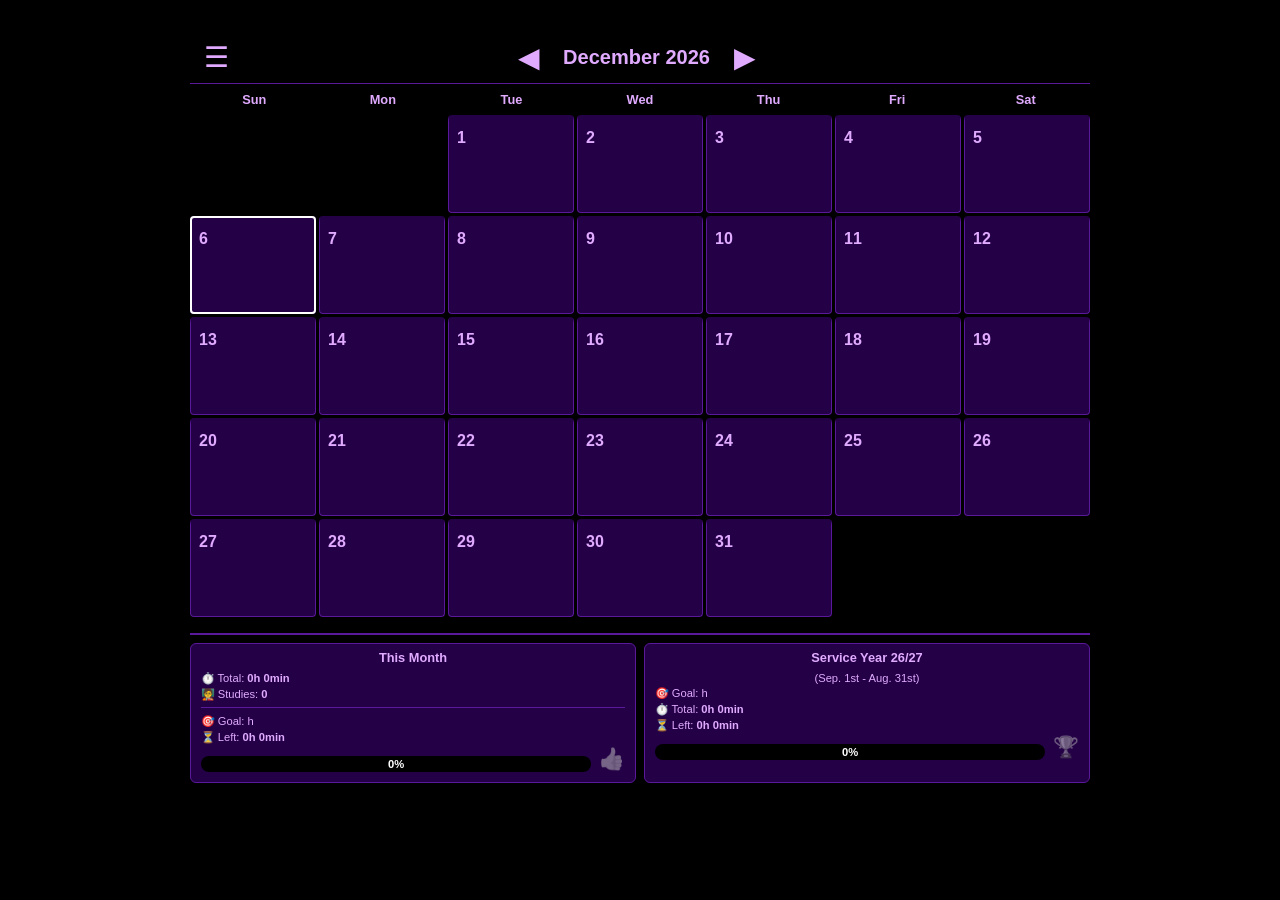
==== index.html @ a2b79e55 "Cosmetic Fixes" ====
<!DOCTYPE html>
<html lang="en">
<head>
    <link rel="icon" href="favicon.ico" type="image/x-icon">
    <meta charset="UTF-8">
    <meta name="viewport" content="width=device-width, initial-scale=1.0">
    <title>Service Time Tracker</title>
    <link rel="stylesheet" href="style.css">
    <link rel="manifest" href="manifest.json">
    <meta name="theme-color" content="#000000">
</head>
<body>
    <div id="install-banner">
        <p>Add to your Home Screen for a better experience!</p>
        <button id="install-btn">Install</button>
        <button id="close-install-banner-btn" class="icon-btn">✕</button>
    </div>
    
    <nav id="options-panel">
        <button id="options-close-btn" class="icon-btn">✕</button>
        <h2>Options</h2>
        <button class="options-btn" id="set-goals-btn">Set Goals</button>
        <button class="options-btn" id="plan-schedule-btn">Plan a Schedule</button>
        <button class="options-btn" id="notifications-btn">Notifications</button>
        <button class="options-btn" id="view-medals-btn">View Medals</button>
        <button class="options-btn" id="theme-btn">Custom Theme</button>
        <button class="options-btn" id="share-option-btn">Share Option</button>
        <button class="options-btn" id="import-export-btn">Import / Export Data</button>
        <div class="version-number">Created by Omar Rivas V.3.3.4</div>
    </nav>

    <div id="share-panel" class="panel">
        <div class="panel-header">
            <h2>Share Options</h2>
        </div>
        <div class="panel-body">
            <button class="options-btn" id="share-with-friend-btn">Share App with a Friend</button>
            </div>
        <div class="panel-footer">
            <button id="share-back-btn">Back</button>
        </div>
    </div>

    <div id="main-content">
        <div class="container">
            <header>
                <button class="icon-btn" id="options-btn">☰</button>
                <div class="month-display">
                    <button class="nav-btn" id="prev-month-btn">◀</button>
                    <h1 id="current-month-year">October 2025</h1>
                    <button class="nav-btn" id="next-month-btn">▶</button>
                </div>
                <div class="header-spacer"></div> 
            </header>

            <main>
                <div id="calendar-weekdays">
                    <div>Sun</div><div>Mon</div><div>Tue</div>
                    <div>Wed</div><div>Thu</div><div>Fri</div><div>Sat</div>
                </div>
                <div id="calendar-grid"></div>
            </main>

            <footer>
                <div class="summary-grid">
                    <div class="summary-box">
                        <h3>This Month</h3>
                        <p>⏱️ Total: <span id="month-total-hours">0</span></p>
                        <p>🧑‍🏫 Studies: <span id="month-total-studies">0</span></p>
                        <hr>
                        <p>🎯 Goal: <span id="month-goal">0</span>h</p>
                        <p>⏳ Left: <span id="month-time-left">0</span></p>
                        <div class="progress-container">
                            <div class="progress-bar-track">
                                <div id="month-progress-bar" class="progress-bar-fill"></div>
                                <span id="month-progress-text" class="progress-bar-text">0%</span>
                            </div>
                            <span id="month-goal-emoji" class="goal-emoji">👍</span>
                        </div>
                    </div>
                    <div class="summary-box">
                        <h3 id="service-year-title">Service Year</h3>
                        <p class="service-year-dates">(Sep. 1st - Aug. 31st)</p>
                        <p>🎯 Goal: <span id="year-goal">0</span>h</p>
                        <p>⏱️ Total: <span id="year-accumulated-hours">0</span></p>
                        <p>⏳ Left: <span id="year-remaining-hours">0</span></p>
                        <div class="progress-container">
                            <div class="progress-bar-track">
                                <div id="year-progress-bar" class="progress-bar-fill"></div>
                                <span id="year-progress-text" class="progress-bar-text">0%</span>
                            </div>
                            <span id="year-goal-emoji" class="goal-emoji">🏆</span>
                        </div>
                    </div>
                </div>
            </footer>
        </div>
    </div>

    <div id="entry-modal" class="modal-overlay">
        <div class="modal-content">
            <h2 id="modal-title">Enter Details for a Date</h2>
            <div class="modal-body">
                <div class="input-group">
                    <div class="form-group">
                        <label>Time</label>
                        <div class="time-input-group">
                            <input type="text" inputmode="numeric" id="time-hours-input" placeholder="Hours">
                            <span>h</span>
                            <input type="text" inputmode="numeric" id="time-minutes-input" placeholder="Mins">
                            <span>min</span>
                        </div>
                    </div>
                    <div class="form-group">
                        <label for="studies-input"># of Studies</label>
                        <input type="text" inputmode="numeric" id="studies-input">
                    </div>
                </div>
                <div class="form-group">
                    <label for="notes-input">Notes</label>
                    <textarea id="notes-input" rows="4"></textarea>
                </div>
            </div>
            <div class="modal-footer">
                <button id="modal-close-btn">Cancel</button>
                <button id="modal-save-btn">Save</button>
            </div>
        </div>
    </div>

    <div id="entry-modal" class="modal-overlay">
        <div class="modal-content">
            <h2 id="modal-title">Enter Details for a Date</h2>
            <div class="modal-body">
                <div class="input-group">
                    <div class="form-group">
                        <label>Time</label>
                        <div class="time-input-group">
                            <input type="text" inputmode="numeric" id="time-hours-input" placeholder="Hours">
                            <span>h</span>
                            <input type="text" inputmode="numeric" id="time-minutes-input" placeholder="Mins">
                            <span>min</span>
                        </div>
                    </div>
                    <div class="form-group">
                        <label for="studies-input"># of Studies</label>
                        <input type="text" inputmode="numeric" id="studies-input">
                    </div>
                </div>
                <div class="form-group">
                    <label for="notes-input">Notes</label>
                    <textarea id="notes-input" rows="4"></textarea>
                </div>
            </div>
            <div class="modal-footer">
                <button id="modal-close-btn">Cancel</button>
                <button id="modal-save-btn">Save</button>
            </div>
        </div>
    </div>
    
    <div id="schedule-panel" class="panel">
        <div class="panel-header">
            <h2>Plan Your Weekly Schedule</h2>
        </div>

        <div class="panel-body">
    <div class="schedule-row">
        <label><input type="checkbox" data-day="Sunday"> Sunday</label>
        <div class="time-input-group">
            <input type="text" id="schedule-hours-sunday" class="schedule-input-h" placeholder="H"><span>h</span>
            <input type="text" id="schedule-minutes-sunday" class="schedule-input-m" placeholder="M"><span>m</span>
        </div>
    </div>
    <div class="schedule-row">
        <label><input type="checkbox" data-day="Monday"> Monday</label>
        <div class="time-input-group">
            <input type="text" id="schedule-hours-monday" class="schedule-input-h" placeholder="H"><span>h</span>
            <input type="text" id="schedule-minutes-monday" class="schedule-input-m" placeholder="M"><span>m</span>
        </div>
    </div>
    <div class="schedule-row">
        <label><input type="checkbox" data-day="Tuesday"> Tuesday</label>
        <div class="time-input-group">
            <input type="text" id="schedule-hours-tuesday" class="schedule-input-h" placeholder="H"><span>h</span>
            <input type="text" id="schedule-minutes-tuesday" class="schedule-input-m" placeholder="M"><span>m</span>
        </div>
    </div>
    <div class="schedule-row">
        <label><input type="checkbox" data-day="Wednesday"> Wednesday</label>
        <div class="time-input-group">
            <input type="text" id="schedule-hours-wednesday" class="schedule-input-h" placeholder="H"><span>h</span>
            <input type="text" id="schedule-minutes-wednesday" class="schedule-input-m" placeholder="M"><span>m</span>
        </div>
    </div>
    <div class="schedule-row">
        <label><input type="checkbox" data-day="Thursday"> Thursday</label>
        <div class="time-input-group">
            <input type="text" id="schedule-hours-thursday" class="schedule-input-h" placeholder="H"><span>h</span>
            <input type="text" id="schedule-minutes-thursday" class="schedule-input-m" placeholder="M"><span>m</span>
        </div>
    </div>
    <div class="schedule-row">
        <label><input type="checkbox" data-day="Friday"> Friday</label>
        <div class="time-input-group">
            <input type="text" id="schedule-hours-friday" class="schedule-input-h" placeholder="H"><span>h</span>
            <input type="text" id="schedule-minutes-friday" class="schedule-input-m" placeholder="M"><span>m</span>
        </div>
    </div>
    <div class="schedule-row">
        <label><input type="checkbox" data-day="Saturday"> Saturday</label>
        <div class="time-input-group">
            <input type="text" id="schedule-hours-saturday" class="schedule-input-h" placeholder="H"><span>h</span>
            <input type="text" id="schedule-minutes-saturday" class="schedule-input-m" placeholder="M"><span>m</span>
        </div>
    </div>
</div>

        <div class="panel-footer">
            <button id="schedule-cancel-btn">Cancel</button>
            <button id="schedule-save-btn">Save Schedule</button>
        </div>
    </div>

    <div id="goal-panel" class="panel">
        <div class="panel-header">
            <h2 id="goal-panel-title">Set your goal for:</h2>
        </div>
        <div class="panel-body">
            <div class="goal-row">
                <label for="monthly-goal-input">the Month:</label>
                <div class="time-input-group">
                    <input type="number" inputmode="numeric" id="monthly-goal-input">
                    <span>h</span>
                </div>
            </div>
            <div class="goal-row">
                <label for="yearly-goal-input">the Year:</label>
                <div class="time-input-group">
                    <input type="number" inputmode="numeric" id="yearly-goal-input">
                    <span>h</span>
                </div>
            </div>
        </div>
        <div class="panel-footer">
            <button id="goal-cancel-btn">Cancel</button>
            <button id="goal-save-btn">Save Goals</button>
        </div>
    </div>

    <div id="alert-modal" class="modal-overlay">
        <div class="modal-content">
            <p id="alert-message">Message Here</p>
            <div class="modal-footer" style="justify-content: center;">
                <button id="alert-ok-btn">OK</button>
            </div>
        </div>
    </div>

    <script src="app.js"></script>

    <div id="ios-install-modal" class="modal-overlay">
        <div class="modal-content">
            <p class="ios-install-message">To install this app, tap the Share icon, then scroll down and select 'Add to Home Screen'.</p>
            <div class="modal-footer" style="justify-content: center;">
                <button id="ios-install-done-btn">Done</button>
            </div>
        </div>
    </div>

    <div id="import-export-panel" class="panel">
        <div class="panel-header">
            <h2>Import / Export Data</h2>
        </div>
        <div class="panel-body">
            <button class="options-btn" id="export-data-btn">Export Data</button>
            <label for="import-file-input" class="options-btn">Import Data</label>
            <input type="file" id="import-file-input" accept=".json" style="display: none;">
        </div>
        <div class="panel-footer">
            <button id="import-export-back-btn">Back</button>
        </div>
    </div>

    <div id="medals-panel" class="panel">
        <div class="panel-header">
            <h2>Medal Room</h2>
        </div>
        <div class="panel-body">
            <div class="medals-list-header">
                <div>Medal</div>
                <div>Description</div>
                <div>Collected</div>
            </div>
            <div id="medals-list-container">
                </div>
        </div>
        <div class="panel-footer">
            <button id="medals-back-btn">Back</button>
        </div>
    </div>
    
    <div id="notifications-panel" class="panel">
        <div class="panel-header">
            <h2>Notifications</h2>
        </div>
        <div class="panel-body">
            <div class="setting-row">
                <label for="notifications-toggle">Remind me on scheduled days</label>
                <label class="switch">
                    <input type="checkbox" id="notifications-toggle">
                    <span class="slider round"></span>
                </label>
            </div>
            <div class="setting-row">
                <label for="notification-time">Remind me at</label>
                <input type="time" id="notification-time">
            </div>
        </div>
        <div class="panel-footer">
            <button id="notifications-back-btn">Back</button>
        </div>
    </div>

    <div id="theme-panel" class="panel">
        <div class="panel-header">
            <h2>Custom Theme</h2>
        </div>
        <div class="panel-body">
            <div class="theme-setting-row">
                <label for="text-color-picker">Text</label>
                <input type="color" id="text-color-picker" class="color-picker">
            </div>
            <div class="theme-setting-row">
                <label for="card-bg-color-picker">Text Background</label>
                <input type="color" id="card-bg-color-picker" class="color-picker">
            </div>
            <div class="theme-setting-row">
                <label for="border-color-picker">Outlines</label>
                <input type="color" id="border-color-picker" class="color-picker">
            </div>
            <div class="theme-setting-row">
                <label for="background-color-picker">Background</label>
                <input type="color" id="background-color-picker" class="color-picker">
            </div>
        </div>

        <div class="panel-footer">
            <button id="theme-back-btn">Back</button>
        </div>
    </div>

</body>
</html>
---- style.css ----
/* --- COLOR & THEME VARIABLES --- */
:root {
    /* These are the 4 main colors the user can customize */
    --background-color: #000000;
    --card-bg-color: #240046;
    --border-color: #5a189a;
    --text-color: #e0aaff;

    /* These are fixed accent & status colors (not user-customizable) */
    --primary-purple: #9d4edd;
    --light-purple: #c77dff;
    --status-red: #e5383b;
    --status-yellow: #ffbe0b;
    --status-green: #06d6a0;
    --status-blue: #007bff;
    --glow-yellow: #ffc300;
    --slider-off-color: #ccc;
    --text-color-inverted: #ffffff; /* For text on colored buttons */
}

html, body {
    height: 100%;
    overflow: hidden;
}

body {
    font-family: -apple-system, BlinkMacSystemFont, 'Segoe UI', Roboto, Helvetica, Arial, sans-serif;
    background-color: var(--background-color);
    color: var(--text-color);
    margin: 0;
    padding: 1rem;
}

/* --- MAIN LAYOUT --- */
.container {
    display: flex;
    flex-direction: column;
    height: 100%;
    max-width: 800px;
    margin: 0 auto;
}

/* --- HEADER STYLES --- */
header {
    flex-shrink: 0;
    display: flex;
    justify-content: space-between;
    align-items: center;
    padding: 0.5rem;
    border-bottom: 1px solid var(--border-color); /* Thinner border */
    margin-bottom: 0.5rem;
}

.month-display {
    display: flex;
    align-items: center;
    gap: 1rem;
}

.month-display h1 {
    color: var(--text-color);
    font-size: 1.25rem;
    margin: 0;
    text-align: center;
    min-width: 150px;
}

.icon-btn, .nav-btn {
    background: none;
    border: none;
    color: var(--text-color);
    font-size: 1.75rem;
    cursor: pointer;
}

.icon-btn:hover, .nav-btn:hover {
    color: var(--light-purple);
}

.header-spacer {
    width: 44px;
}

/* --- MAIN CALENDAR GRID STYLES --- */
main {
    display: flex;
    flex-direction: column;
    min-height: 0;
}

#calendar-weekdays {
    display: grid;
    grid-template-columns: repeat(7, 1fr);
    text-align: center;
    color: var(--text-color);
    margin-bottom: 0.5rem;
    font-weight: bold;
    font-size: 0.8rem;
}

#calendar-grid {
    flex-grow: 1;
    display: grid;
    grid-template-columns: repeat(7, 1fr);
    gap: 3px;
}

.calendar-day {
    background-color: var(--card-bg-color);
    border: 1px solid var(--border-color);
    border-top: 6px solid transparent; 
    padding: 4px;
    border-radius: 4px;
    cursor: pointer;
    transition: background-color 0.2s, border-top 0.2s;
    display: flex;
    flex-direction: column;
    min-height: 75px;
}

.calendar-day:hover {
    background-color: var(--border-color);
}

.calendar-day.padding {
    background-color: transparent;
    border: none;
    cursor: default;
    min-height: 0;
}

.day-header {
    display: flex;
    align-items: center;
    justify-content: space-between;
}

.day-number {
    font-size: 1rem;
    font-weight: bold;
}

.day-summary {
    font-size: 0.65rem;
    color: var(--text-color);
    margin-top: 2px;
    white-space: normal;
    overflow: hidden;
    line-height: 1.2;
}

.day-summary-divider {
    border: none;
    height: 1px;
    background-color: var(--border-color);
    margin: 2px 0;
}

.note-indicator {
    font-size: 0.7rem;
}

.calendar-day.missed {
    border-top-color: var(--status-red);
}
.calendar-day.under {
    border-top-color: var(--status-yellow);
}
.calendar-day.complete {
    border-top-color: var(--status-green);
}
.calendar-day.future-planned {
    border-top-color: var(--status-blue);
}

.calendar-day.today {
    outline: 2px solid var(--text-color-inverted); /* Made outline thicker */
    outline-offset: -2px; /* Match the new thickness */
}

/* --- INSTALL BANNER & FOOTER --- */
#install-banner {
    position: fixed;
    bottom: 0;
    left: 0;
    right: 0;
    background-color: var(--card-bg-color);
    border-top: 2px solid var(--border-color);
    padding: 0.75rem 1rem;
    display: flex;
    align-items: center;
    justify-content: space-between;
    z-index: 900;
    transform: translateY(150%);
    transition: transform 0.3s ease-in-out;
}

#install-banner.visible {
    transform: translateY(0);
}

#install-banner p {
    margin: 0;
    font-size: 0.9rem;
}

#install-banner #install-btn {
    background-color: var(--card-bg-color); /* Use theme's Text Background */
    color: var(--text-color);               /* Use theme's Text color */
    border: 1px solid var(--border-color);  /* Use theme's Outline color */
    border-radius: 4px;
    padding: 0.5rem 1rem;
    font-weight: bold;
    cursor: pointer;
}

footer {
    flex-shrink: 0;
    margin-top: 1rem;
    padding-top: 0.5rem;
    border-top: 2px solid var(--border-color);
}

.summary-grid {
    display: grid;
    grid-template-columns: 1fr 1fr;
    gap: 0.5rem;
}

.summary-box {
    background-color: var(--card-bg-color);
    padding: 0.4rem 0.6rem;
    border-radius: 6px;
    border: 1px solid var(--border-color); /* Add this line */
}

.summary-box h3 {
    margin-top: 0;
    margin-bottom: 0.4rem;
    font-size: 0.8rem;
    color: var(--text-color);
    text-align: center;
}

.summary-box hr {
    border: none;
    height: 1px;
    background-color: var(--border-color);
    margin: 0.4rem 0;
}

.summary-box p {
    margin: 0.2rem 0;
    font-size: 0.7rem;
}

.summary-box span {
    font-weight: bold;
}

.service-year-dates {
    font-size: 0.6rem;
    color: var(--text-color);
    text-align: center;
    margin: -0.2rem 0 0.4rem 0;
}

/* --- PROGRESS BAR STYLES --- */
.progress-container {
    display: flex;
    align-items: center;
    gap: 0.5rem;
    margin-top: 0.5rem;
}

.progress-bar-track {
    flex-grow: 1;
    height: 16px;
    background-color: var(--background-color);
    border-radius: 10px;
    position: relative;
    overflow: hidden;
}

.progress-bar-fill {
    height: 100%;
    width: 0%;
    background-color: var(--status-green);
    border-radius: 10px;
    transition: width 0.5s ease-in-out;
}

.progress-bar-text {
    position: absolute;
    top: 0;
    left: 0;
    width: 100%;
    height: 100%;
    display: flex;
    justify-content: center;
    align-items: center;
    font-size: 0.7rem;
    font-weight: bold;
    color: var(--text-color-inverted);
    text-shadow: 1px 1px 2px rgba(0, 0, 0, 0.7);
}

.goal-emoji {
    font-size: 1.3rem;
    transition: filter 0.5s, opacity 0.5s;
    position: relative;
    top: -5px;
}

.goal-emoji.incomplete {
    filter: grayscale(1);
    opacity: 0.5;
}

.goal-emoji.complete, .goal-emoji.trophy-glow {
    text-shadow: 0 0 5px var(--glow-yellow), 0 0 10px var(--glow-yellow);
    filter: none;
    opacity: 1;
}

/* --- OPTIONS PANEL & SLIDE ANIMATION --- */
#options-panel {
    position: fixed;
    top: 0;
    left: 0;
    height: 100%;
    width: 100%;
    background-color: var(--background-color);
    padding: 2rem;
    box-sizing: border-box;
    z-index: 2000;
    transform: translateX(-100%);
    transition: transform 0.3s ease-in-out;
}

#options-panel #options-close-btn {
    position: absolute;
    top: 1.5rem;
    right: 1.5rem;
    font-size: 2rem;
    color: var(--text-color); /* Add this line */
}

#options-panel h2 {
    color: var(--text-color); /* Use the theme's text color */
    margin-top: 0;
    text-align: center;
}

.options-btn {
    display: block;
    width: 100%;
    background-color: var(--card-bg-color); /* Use the theme's card background for button background */
    border: 1px solid var(--border-color);
    color: var(--text-color);
    padding: 1rem;
    margin-bottom: 1rem;
    border-radius: 4px;
    text-align: left;
    font-size: 1rem;
    cursor: pointer;
}

label.options-btn {
    cursor: pointer;
}

.options-btn:hover {
    background-color: var(--border-color); /* This is fine as it uses --border-color */
    filter: brightness(1.2); /* Optional: Add a subtle brightness for better feedback */
}

#main-content {
    height: 100%;
    transition: transform 0.3s ease-in-out;
    background-color: var(--background-color);
}

.options-open #options-panel {
    transform: translateX(0);
}

.version-number {
    position: absolute;
    bottom: 1rem;
    right: 1.5rem;
    color: var(--text-color); /* Use the theme's text color */
    font-size: 0.8rem;
}

/* --- MODAL STYLES --- */
.modal-overlay {
    position: fixed;
    top: 0;
    left: 0;
    width: 100%;
    height: 100%;
    background-color: rgba(0, 0, 0, 0.7);
    display: flex;
    justify-content: center;
    align-items: center;
    visibility: hidden;
    opacity: 0;
    transition: opacity 0.3s, visibility 0.3s;
    z-index: 4000;
}

.modal-overlay.visible {
    visibility: visible;
    opacity: 1;
}

.modal-content {
    background-color: var(--card-bg-color);
    padding: 2rem;
    border-radius: 8px;
    width: 90%;
    max-width: 400px;
    border: 1px solid var(--border-color);
}

body.modal-open {
    position: fixed;
    width: 100%;
}

.modal-body .form-group {
    margin-bottom: 1.5rem;
}

.modal-body label {
    display: block;
    margin-bottom: 0.5rem;
    color: var(--light-purple);
}

.modal-body input, .modal-body textarea {
    width: 100%;
    padding: 0.75rem;
    background-color: var(--background-color);
    border: 1px solid var(--border-color);
    border-radius: 4px;
    color: var(--text-color);
    font-size: 1rem;
    box-sizing: border-box;
}

.modal-body input.invalid {
    border-color: var(--status-red);
    box-shadow: 0 0 5px var(--status-red);
}

.modal-body textarea {
    resize: vertical;
}

.input-group {
    display: flex;
    gap: 1rem;
}

.input-group .form-group {
    flex-grow: 1;
}

.time-input-group {
    display: flex;
    align-items: center;
    gap: 0.5rem;
}

.time-input-group input {
    width: 80px;
    text-align: center;
}

.modal-footer {
    display: flex;
    justify-content: flex-end;
    gap: 1rem;
    margin-top: 2rem;
}

.modal-footer button {
    width: auto;
    padding: 0.5rem 1.5rem;
    border: none;
    border-radius: 4px;
    cursor: pointer;
}

#modal-save-btn, #alert-ok-btn, #ios-install-done-btn {
    background-color: var(--primary-purple);
    color: var(--text-color-inverted);
}
#modal-save-btn:hover, #alert-ok-btn:hover, #ios-install-done-btn:hover {
    opacity: 0.8;
}

#modal-close-btn {
    background-color: transparent;
    color: var(--light-purple);
    border: 1px solid var(--border-color);
}
#modal-close-btn:hover {
    background-color: var(--border-color);
}

#alert-message, .ios-install-message {
    text-align: center;
    font-size: 1.1rem;
    line-height: 1.5;
    margin: 0 0 2rem 0;
}

/* --- GENERIC PANEL STYLES --- */
.panel {
    position: fixed;
    top: 0;
    left: 0;
    width: 100%;
    height: 100%;
    background-color: var(--background-color);
    z-index: 3000;
    padding: 1rem;
    box-sizing: border-box;
    display: flex;
    flex-direction: column;
    transform: translateY(100%);
    transition: transform 0.3s ease-in-out;
}

.panel.visible {
    transform: translateY(0);
}

.panel-header {
    display: flex;
    justify-content: center;
    align-items: center;
    color: var(--primary-purple);
    border-bottom: 2px solid var(--border-color);
    padding-bottom: 1rem;
}

.panel-body {
    flex-grow: 1;
    overflow-y: auto;
    padding: 2rem 0;
    text-align: center;
}

.schedule-row, .goal-row {
    display: flex;
    justify-content: space-between;
    align-items: center;
    padding: 0.3rem 1rem;
    background-color: var(--card-bg-color);
    border-radius: 6px;
    margin-bottom: 1rem;
}

.schedule-row label {
    font-size: 1rem;
}

.panel-footer {
    padding-top: 1rem;
    border-top: 2px solid var(--border-color);
    display: flex;
    gap: 1rem;
}

.panel-footer button {
    width: 100%;
    padding: 1rem;
    font-size: 1rem;
    background-color: var(--card-bg-color);   /* Use "Text Background" color */
    color: var(--text-color);               /* Use "Text" color */
    border: 1px solid var(--border-color);  /* Use "Outlines" color */
    border-radius: 4px;
    cursor: pointer;
}

#import-export-panel .options-btn {
    width: auto;
    display: inline-block;
    padding: 1rem 2rem;
}

#schedule-panel .time-input-group input, #goal-panel .time-input-group input {
    font-size: 16px;
}
#schedule-panel .time-input-group input {
    width: 45px;
    padding: 0.5rem 0.25rem;
}
#goal-panel .time-input-group input {
    width: auto;
    padding: 0.5rem;
}

#goal-cancel-btn, #schedule-cancel-btn {
    background-color: transparent;
    color: var(--light-purple);
    border: 1px solid var(--border-color);
}
#goal-cancel-btn:hover, #schedule-cancel-btn:hover {
    background-color: var(--border-color);
}

/* --- MEDALS & NOTIFICATIONS PANELS --- */
.medals-list-header, .medal-row {
    display: grid;
    grid-template-columns: 50px 1fr 80px;
    align-items: center;
    gap: 1rem;
    padding: 0.5rem 1rem;
    text-align: left;
}

.medals-list-header {
    font-weight: bold;
    color: var(--primary-purple);
    border-bottom: 2px solid var(--border-color);
    margin-bottom: 1rem;
}

.medal-row {
    background-color: var(--card-bg-color);
    border-radius: 6px;
    margin-bottom: 0.5rem;
}

.medal-icon {
    font-size: 1.8rem;
    text-align: center;
}

.medal-count {
    font-weight: bold;
    text-align: right;
}

.setting-row {
    display: flex;
    justify-content: space-between;
    align-items: center;
    padding: 1rem;
    border-bottom: 1px solid var(--border-color);
}
.setting-row label {
    font-size: 1rem;
}
#notification-time {
    background-color: var(--card-bg-color);
    color: var(--text-color);
    border: 1px solid var(--border-color);
    border-radius: 6px;
    padding: 0.5rem;
    font-size: 16px;
}
.switch {
    position: relative;
    display: inline-block;
    width: 60px;
    height: 34px;
}
.switch input {
    opacity: 0;
    width: 0;
    height: 0;
}
.slider {
    position: absolute;
    cursor: pointer;
    top: 0;
    left: 0;
    right: 0;
    bottom: 0;
    background-color: var(--slider-off-color);
    transition: .4s;
}
.slider:before {
    position: absolute;
    content: "";
    height: 26px;
    width: 26px;
    left: 4px;
    bottom: 4px;
    background-color: var(--text-color-inverted);
    transition: .4s;
}
input:checked + .slider {
    background-color: var(--primary-purple);
}
input:checked + .slider:before {
    transform: translateX(26px);
}
.slider.round {
    border-radius: 34px;
}
.slider.round:before {
    border-radius: 50%;
}

/* --- RESPONSIVE STYLES --- */
@media (min-width: 768px) {
    .container {
        height: auto;
        max-width: 900px;
    }
    body {
        padding: 2rem 1rem;
        height: auto;
    }
    .calendar-day {
        padding: 8px;
    }
}

/* --- THEME PANEL STYLES --- */
.theme-setting-row {
    display: flex;
    justify-content: space-between;
    align-items: center;
    padding: 0.75rem 1rem;
    background-color: var(--card-bg-color);
    border-radius: 6px;
    margin-bottom: 1rem;
    border: 1px solid var(--border-color);
}

.color-picker {
    -webkit-appearance: none;
    -moz-appearance: none;
    appearance: none;
    width: 50px;
    height: 50px;
    background-color: transparent;
    border: none;
    cursor: pointer;
}
.color-picker::-webkit-color-swatch {
    border-radius: 50%;
    border: 2px solid var(--border-color);
}
.color-picker::-moz-color-swatch {
    border-radius: 50%;
    border: 2px solid var(--border-color);
}
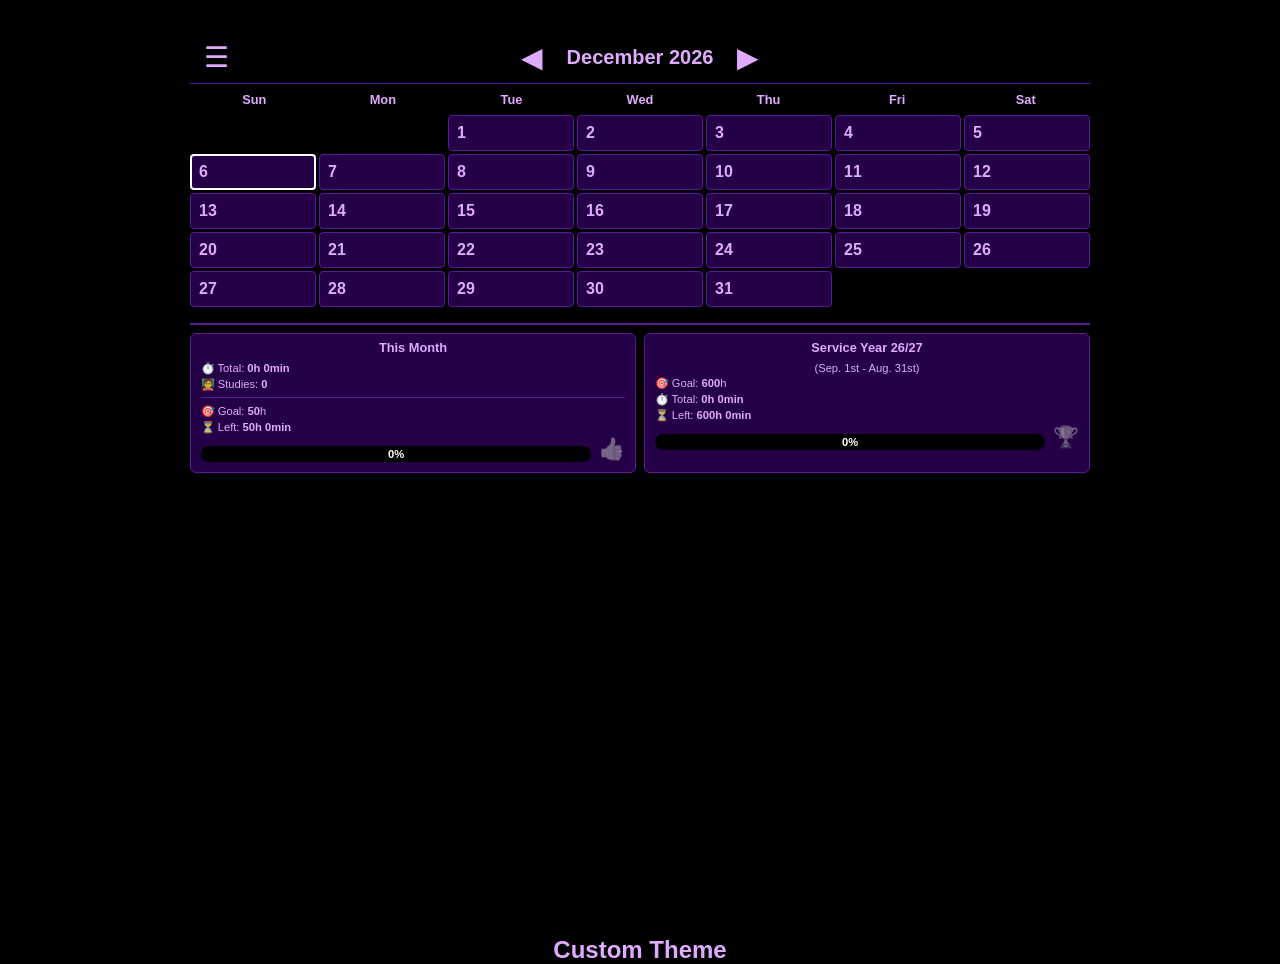
==== commit 54565fd8: "Bug Fixes" ====
--- a/index.html
+++ b/index.html
@@ -1,46 +1,35 @@
 <!DOCTYPE html>
 <html lang="en">
 <head>
-    <link rel="icon" href="favicon.ico" type="image/x-icon">
     <meta charset="UTF-8">
     <meta name="viewport" content="width=device-width, initial-scale=1.0">
     <title>Service Time Tracker</title>
-    <link rel="stylesheet" href="style.css">
+    <link rel="icon" href="favicon.ico" type="image/x-icon">
     <link rel="manifest" href="manifest.json">
     <meta name="theme-color" content="#000000">
+
+    <script>
+        (function() {
+            try {
+                const settingsStr = localStorage.getItem('serviceTimeTrackerSettings');
+                if (settingsStr) {
+                    const settings = JSON.parse(settingsStr);
+                    if (settings.customTheme) {
+                        const theme = settings.customTheme;
+                        const root = document.documentElement;
+                        root.style.setProperty('--text-color', theme['--text-color']);
+                        root.style.setProperty('--card-bg-color', theme['--card-bg-color']);
+                        root.style.setProperty('--border-color', theme['--border-color']);
+                        root.style.setProperty('--background-color', theme['--background-color']);
+                    }
+                }
+            } catch (e) { console.error('Error preloading theme:', e); }
+        })();
+    </script>
+
+    <link rel="stylesheet" href="style.css">
 </head>
 <body>
-    <div id="install-banner">
-        <p>Add to your Home Screen for a better experience!</p>
-        <button id="install-btn">Install</button>
-        <button id="close-install-banner-btn" class="icon-btn">✕</button>
-    </div>
-    
-    <nav id="options-panel">
-        <button id="options-close-btn" class="icon-btn">✕</button>
-        <h2>Options</h2>
-        <button class="options-btn" id="set-goals-btn">Set Goals</button>
-        <button class="options-btn" id="plan-schedule-btn">Plan a Schedule</button>
-        <button class="options-btn" id="notifications-btn">Notifications</button>
-        <button class="options-btn" id="view-medals-btn">View Medals</button>
-        <button class="options-btn" id="theme-btn">Custom Theme</button>
-        <button class="options-btn" id="share-option-btn">Share Option</button>
-        <button class="options-btn" id="import-export-btn">Import / Export Data</button>
-        <div class="version-number">Created by Omar Rivas V.3.3.4</div>
-    </nav>
-
-    <div id="share-panel" class="panel">
-        <div class="panel-header">
-            <h2>Share Options</h2>
-        </div>
-        <div class="panel-body">
-            <button class="options-btn" id="share-with-friend-btn">Share App with a Friend</button>
-            </div>
-        <div class="panel-footer">
-            <button id="share-back-btn">Back</button>
-        </div>
-    </div>
-
     <div id="main-content">
         <div class="container">
             <header>
@@ -50,13 +39,11 @@
                     <h1 id="current-month-year">October 2025</h1>
                     <button class="nav-btn" id="next-month-btn">▶</button>
                 </div>
-                <div class="header-spacer"></div> 
-            </header>
+                </header>
 
             <main>
                 <div id="calendar-weekdays">
-                    <div>Sun</div><div>Mon</div><div>Tue</div>
-                    <div>Wed</div><div>Thu</div><div>Fri</div><div>Sat</div>
+                    <div>Sun</div><div>Mon</div><div>Tue</div><div>Wed</div><div>Thu</div><div>Fri</div><div>Sat</div>
                 </div>
                 <div id="calendar-grid"></div>
             </main>
@@ -97,6 +84,184 @@
         </div>
     </div>
 
+    <nav id="options-panel">
+        <button id="options-close-btn" class="icon-btn">✕</button>
+        <h2>Options</h2>
+        <button class="options-btn" id="set-goals-btn">Set Goals</button>
+        <button class="options-btn" id="plan-schedule-btn">Plan a Schedule</button>
+        <button class="options-btn" id="notifications-btn">Notifications</button>
+        <button class="options-btn" id="view-medals-btn">View Medals</button>
+        <button class="options-btn" id="theme-btn">Custom Theme</button>
+        <button class="options-btn" id="share-option-btn">Share Option</button>
+        <button class="options-btn" id="import-export-btn">Import / Export Data</button>
+        <div class="version-number">Created by Omar Rivas V.3.5.7</div>
+    </nav>
+
+    <div id="share-panel" class="panel">
+        <div class="panel-header"><h2>Share Options</h2></div>
+        <div class="panel-body">
+            <button class="options-btn" id="share-with-friend-btn">Share App with a Friend</button>
+        </div>
+        <div class="panel-footer"><button id="share-back-btn">Back</button></div>
+    </div>
+
+    <div id="schedule-panel" class="panel">
+        <div class="panel-header"><h2>Plan Your Weekly Schedule</h2></div>
+        <div class="panel-body">
+            <div class="schedule-row">
+                <label for="schedule-check-sunday"><input type="checkbox" id="schedule-check-sunday" data-day="Sunday"> Sunday</label>
+                <div class="time-input-group">
+                    <input type="text" id="schedule-hours-sunday" placeholder="H"><span>h</span>
+                    <input type="text" id="schedule-minutes-sunday" placeholder="M"><span>m</span>
+                </div>
+            </div>
+            <div class="schedule-row">
+                <label for="schedule-check-monday"><input type="checkbox" id="schedule-check-monday" data-day="Monday"> Monday</label>
+                <div class="time-input-group">
+                    <input type="text" id="schedule-hours-monday" placeholder="H"><span>h</span>
+                    <input type="text" id="schedule-minutes-monday" placeholder="M"><span>m</span>
+                </div>
+            </div>
+            <div class="schedule-row">
+                <label for="schedule-check-tuesday"><input type="checkbox" id="schedule-check-tuesday" data-day="Tuesday"> Tuesday</label>
+                <div class="time-input-group">
+                    <input type="text" id="schedule-hours-tuesday" placeholder="H"><span>h</span>
+                    <input type="text" id="schedule-minutes-tuesday" placeholder="M"><span>m</span>
+                </div>
+            </div>
+            <div class="schedule-row">
+                <label for="schedule-check-wednesday"><input type="checkbox" id="schedule-check-wednesday" data-day="Wednesday"> Wednesday</label>
+                <div class="time-input-group">
+                    <input type="text" id="schedule-hours-wednesday" placeholder="H"><span>h</span>
+                    <input type="text" id="schedule-minutes-wednesday" placeholder="M"><span>m</span>
+                </div>
+            </div>
+            <div class="schedule-row">
+                <label for="schedule-check-thursday"><input type="checkbox" id="schedule-check-thursday" data-day="Thursday"> Thursday</label>
+                <div class="time-input-group">
+                    <input type="text" id="schedule-hours-thursday" placeholder="H"><span>h</span>
+                    <input type="text" id="schedule-minutes-thursday" placeholder="M"><span>m</span>
+                </div>
+            </div>
+            <div class="schedule-row">
+                <label for="schedule-check-friday"><input type="checkbox" id="schedule-check-friday" data-day="Friday"> Friday</label>
+                <div class="time-input-group">
+                    <input type="text" id="schedule-hours-friday" placeholder="H"><span>h</span>
+                    <input type="text" id="schedule-minutes-friday" placeholder="M"><span>m</span>
+                </div>
+            </div>
+            <div class="schedule-row">
+                <label for="schedule-check-saturday"><input type="checkbox" id="schedule-check-saturday" data-day="Saturday"> Saturday</label>
+                <div class="time-input-group">
+                    <input type="text" id="schedule-hours-saturday" placeholder="H"><span>h</span>
+                    <input type="text" id="schedule-minutes-saturday" placeholder="M"><span>m</span>
+                </div>
+            </div>
+        </div>
+        <div class="panel-footer">
+            <button id="schedule-cancel-btn">Cancel</button>
+            <button id="schedule-save-btn">Save Schedule</button>
+        </div>
+    </div>
+
+    <div id="goal-panel" class="panel">
+        <div class="panel-header"><h2 id="goal-panel-title">Set your goal for:</h2></div>
+        <div class="panel-body">
+            <div class="goal-row">
+                <label for="monthly-goal-input">the Month:</label>
+                <div class="time-input-group">
+                    <input type="number" inputmode="numeric" id="monthly-goal-input"><span>h</span>
+                </div>
+            </div>
+            <div class="goal-row">
+                <label for="yearly-goal-input">the Year:</label>
+                <div class="time-input-group">
+                    <input type="number" inputmode="numeric" id="yearly-goal-input"><span>h</span>
+                </div>
+            </div>
+        </div>
+        <div class="panel-footer">
+            <button id="goal-cancel-btn">Cancel</button>
+            <button id="goal-save-btn">Save Goals</button>
+        </div>
+    </div>
+
+    <div id="import-export-panel" class="panel">
+        <div class="panel-header"><h2>Import / Export Data</h2></div>
+        <div class="panel-body">
+            <button class="options-btn" id="export-data-btn">Export Data</button>
+            <label for="import-file-input" class="options-btn">Import Data</label>
+            <input type="file" id="import-file-input" accept=".json" style="display: none;">
+        </div>
+        <div class="panel-footer"><button id="import-export-back-btn">Back</button></div>
+    </div>
+
+    <div id="medals-panel" class="panel">
+        <div class="panel-header"><h2>Medal Room</h2></div>
+        <div class="panel-body">
+            <div class="medals-list-header">
+                <div>Medal</div><div>Description</div><div>Collected</div>
+            </div>
+            <div id="medals-list-container"></div>
+        </div>
+        <div class="panel-footer"><button id="medals-back-btn">Back</button></div>
+    </div>
+    
+    <div id="notifications-panel" class="panel">
+        <div class="panel-header">
+            <h2>Notifications</h2>
+        </div>
+        <div class="panel-body">
+            <div id="ios-notification-message" style="display: none; text-align: center; padding: 2rem;">
+                <p>Reminders are not supported on iOS for web apps.</p>
+            </div>
+
+            <div class="setting-row">
+                <label for="notifications-toggle">Remind me on scheduled days</label>
+                <label class="switch">
+                    <input type="checkbox" id="notifications-toggle">
+                    <span class="slider round"></span>
+                </label>
+            </div>
+            <div class="setting-row">
+                <label for="notification-time">Remind me at</label>
+                <input type="time" id="notification-time">
+            </div>
+        </div>
+        <div class="panel-footer">
+            <button id="notifications-back-btn">Back</button>
+        </div>
+    </div>
+
+    <div id="theme-panel" class="panel">
+        <div class="panel-header"><h2>Custom Theme</h2></div>
+        <div class="panel-body">
+            <div class="theme-setting-row">
+                <label for="text-color-picker">Text</label>
+                <input type="color" id="text-color-picker" class="color-picker">
+            </div>
+            <div class="theme-setting-row">
+                <label for="card-bg-color-picker">Text Background</label>
+                <input type="color" id="card-bg-color-picker" class="color-picker">
+            </div>
+            <div class="theme-setting-row">
+                <label for="border-color-picker">Outlines</label>
+                <input type="color" id="border-color-picker" class="color-picker">
+            </div>
+            <div class="theme-setting-row">
+                <label for="background-color-picker">Background</label>
+                <input type="color" id="background-color-picker" class="color-picker">
+            </div>
+        </div>
+        <div class="panel-footer"><button id="theme-back-btn">Back</button></div>
+    </div>
+
+    <div id="install-banner">
+        <p>Add to your Home Screen for a better experience!</p>
+        <button id="install-btn">Install</button>
+        <button id="close-install-banner-btn" class="icon-btn">✕</button>
+    </div>
+
     <div id="entry-modal" class="modal-overlay">
         <div class="modal-content">
             <h2 id="modal-title">Enter Details for a Date</h2>
@@ -105,10 +270,8 @@
                     <div class="form-group">
                         <label>Time</label>
                         <div class="time-input-group">
-                            <input type="text" inputmode="numeric" id="time-hours-input" placeholder="Hours">
-                            <span>h</span>
-                            <input type="text" inputmode="numeric" id="time-minutes-input" placeholder="Mins">
-                            <span>min</span>
+                            <input type="text" inputmode="numeric" id="time-hours-input" placeholder="Hours"><span>h</span>
+                            <input type="text" inputmode="numeric" id="time-minutes-input" placeholder="Mins"><span>min</span>
                         </div>
                     </div>
                     <div class="form-group">
@@ -127,127 +290,7 @@
             </div>
         </div>
     </div>
-
-    <div id="entry-modal" class="modal-overlay">
-        <div class="modal-content">
-            <h2 id="modal-title">Enter Details for a Date</h2>
-            <div class="modal-body">
-                <div class="input-group">
-                    <div class="form-group">
-                        <label>Time</label>
-                        <div class="time-input-group">
-                            <input type="text" inputmode="numeric" id="time-hours-input" placeholder="Hours">
-                            <span>h</span>
-                            <input type="text" inputmode="numeric" id="time-minutes-input" placeholder="Mins">
-                            <span>min</span>
-                        </div>
-                    </div>
-                    <div class="form-group">
-                        <label for="studies-input"># of Studies</label>
-                        <input type="text" inputmode="numeric" id="studies-input">
-                    </div>
-                </div>
-                <div class="form-group">
-                    <label for="notes-input">Notes</label>
-                    <textarea id="notes-input" rows="4"></textarea>
-                </div>
-            </div>
-            <div class="modal-footer">
-                <button id="modal-close-btn">Cancel</button>
-                <button id="modal-save-btn">Save</button>
-            </div>
-        </div>
-    </div>
     
-    <div id="schedule-panel" class="panel">
-        <div class="panel-header">
-            <h2>Plan Your Weekly Schedule</h2>
-        </div>
-
-        <div class="panel-body">
-    <div class="schedule-row">
-        <label><input type="checkbox" data-day="Sunday"> Sunday</label>
-        <div class="time-input-group">
-            <input type="text" id="schedule-hours-sunday" class="schedule-input-h" placeholder="H"><span>h</span>
-            <input type="text" id="schedule-minutes-sunday" class="schedule-input-m" placeholder="M"><span>m</span>
-        </div>
-    </div>
-    <div class="schedule-row">
-        <label><input type="checkbox" data-day="Monday"> Monday</label>
-        <div class="time-input-group">
-            <input type="text" id="schedule-hours-monday" class="schedule-input-h" placeholder="H"><span>h</span>
-            <input type="text" id="schedule-minutes-monday" class="schedule-input-m" placeholder="M"><span>m</span>
-        </div>
-    </div>
-    <div class="schedule-row">
-        <label><input type="checkbox" data-day="Tuesday"> Tuesday</label>
-        <div class="time-input-group">
-            <input type="text" id="schedule-hours-tuesday" class="schedule-input-h" placeholder="H"><span>h</span>
-            <input type="text" id="schedule-minutes-tuesday" class="schedule-input-m" placeholder="M"><span>m</span>
-        </div>
-    </div>
-    <div class="schedule-row">
-        <label><input type="checkbox" data-day="Wednesday"> Wednesday</label>
-        <div class="time-input-group">
-            <input type="text" id="schedule-hours-wednesday" class="schedule-input-h" placeholder="H"><span>h</span>
-            <input type="text" id="schedule-minutes-wednesday" class="schedule-input-m" placeholder="M"><span>m</span>
-        </div>
-    </div>
-    <div class="schedule-row">
-        <label><input type="checkbox" data-day="Thursday"> Thursday</label>
-        <div class="time-input-group">
-            <input type="text" id="schedule-hours-thursday" class="schedule-input-h" placeholder="H"><span>h</span>
-            <input type="text" id="schedule-minutes-thursday" class="schedule-input-m" placeholder="M"><span>m</span>
-        </div>
-    </div>
-    <div class="schedule-row">
-        <label><input type="checkbox" data-day="Friday"> Friday</label>
-        <div class="time-input-group">
-            <input type="text" id="schedule-hours-friday" class="schedule-input-h" placeholder="H"><span>h</span>
-            <input type="text" id="schedule-minutes-friday" class="schedule-input-m" placeholder="M"><span>m</span>
-        </div>
-    </div>
-    <div class="schedule-row">
-        <label><input type="checkbox" data-day="Saturday"> Saturday</label>
-        <div class="time-input-group">
-            <input type="text" id="schedule-hours-saturday" class="schedule-input-h" placeholder="H"><span>h</span>
-            <input type="text" id="schedule-minutes-saturday" class="schedule-input-m" placeholder="M"><span>m</span>
-        </div>
-    </div>
-</div>
-
-        <div class="panel-footer">
-            <button id="schedule-cancel-btn">Cancel</button>
-            <button id="schedule-save-btn">Save Schedule</button>
-        </div>
-    </div>
-
-    <div id="goal-panel" class="panel">
-        <div class="panel-header">
-            <h2 id="goal-panel-title">Set your goal for:</h2>
-        </div>
-        <div class="panel-body">
-            <div class="goal-row">
-                <label for="monthly-goal-input">the Month:</label>
-                <div class="time-input-group">
-                    <input type="number" inputmode="numeric" id="monthly-goal-input">
-                    <span>h</span>
-                </div>
-            </div>
-            <div class="goal-row">
-                <label for="yearly-goal-input">the Year:</label>
-                <div class="time-input-group">
-                    <input type="number" inputmode="numeric" id="yearly-goal-input">
-                    <span>h</span>
-                </div>
-            </div>
-        </div>
-        <div class="panel-footer">
-            <button id="goal-cancel-btn">Cancel</button>
-            <button id="goal-save-btn">Save Goals</button>
-        </div>
-    </div>
-
     <div id="alert-modal" class="modal-overlay">
         <div class="modal-content">
             <p id="alert-message">Message Here</p>
@@ -257,8 +300,6 @@
         </div>
     </div>
 
-    <script src="app.js"></script>
-
     <div id="ios-install-modal" class="modal-overlay">
         <div class="modal-content">
             <p class="ios-install-message">To install this app, tap the Share icon, then scroll down and select 'Add to Home Screen'.</p>
@@ -268,87 +309,6 @@
         </div>
     </div>
 
-    <div id="import-export-panel" class="panel">
-        <div class="panel-header">
-            <h2>Import / Export Data</h2>
-        </div>
-        <div class="panel-body">
-            <button class="options-btn" id="export-data-btn">Export Data</button>
-            <label for="import-file-input" class="options-btn">Import Data</label>
-            <input type="file" id="import-file-input" accept=".json" style="display: none;">
-        </div>
-        <div class="panel-footer">
-            <button id="import-export-back-btn">Back</button>
-        </div>
-    </div>
-
-    <div id="medals-panel" class="panel">
-        <div class="panel-header">
-            <h2>Medal Room</h2>
-        </div>
-        <div class="panel-body">
-            <div class="medals-list-header">
-                <div>Medal</div>
-                <div>Description</div>
-                <div>Collected</div>
-            </div>
-            <div id="medals-list-container">
-                </div>
-        </div>
-        <div class="panel-footer">
-            <button id="medals-back-btn">Back</button>
-        </div>
-    </div>
-    
-    <div id="notifications-panel" class="panel">
-        <div class="panel-header">
-            <h2>Notifications</h2>
-        </div>
-        <div class="panel-body">
-            <div class="setting-row">
-                <label for="notifications-toggle">Remind me on scheduled days</label>
-                <label class="switch">
-                    <input type="checkbox" id="notifications-toggle">
-                    <span class="slider round"></span>
-                </label>
-            </div>
-            <div class="setting-row">
-                <label for="notification-time">Remind me at</label>
-                <input type="time" id="notification-time">
-            </div>
-        </div>
-        <div class="panel-footer">
-            <button id="notifications-back-btn">Back</button>
-        </div>
-    </div>
-
-    <div id="theme-panel" class="panel">
-        <div class="panel-header">
-            <h2>Custom Theme</h2>
-        </div>
-        <div class="panel-body">
-            <div class="theme-setting-row">
-                <label for="text-color-picker">Text</label>
-                <input type="color" id="text-color-picker" class="color-picker">
-            </div>
-            <div class="theme-setting-row">
-                <label for="card-bg-color-picker">Text Background</label>
-                <input type="color" id="card-bg-color-picker" class="color-picker">
-            </div>
-            <div class="theme-setting-row">
-                <label for="border-color-picker">Outlines</label>
-                <input type="color" id="border-color-picker" class="color-picker">
-            </div>
-            <div class="theme-setting-row">
-                <label for="background-color-picker">Background</label>
-                <input type="color" id="background-color-picker" class="color-picker">
-            </div>
-        </div>
-
-        <div class="panel-footer">
-            <button id="theme-back-btn">Back</button>
-        </div>
-    </div>
-
+    <script src="app.js"></script>
 </body>
 </html>
--- a/style.css
+++ b/style.css
@@ -7,8 +7,6 @@
     --text-color: #e0aaff;
 
     /* These are fixed accent & status colors (not user-customizable) */
-    --primary-purple: #9d4edd;
-    --light-purple: #c77dff;
     --status-red: #e5383b;
     --status-yellow: #ffbe0b;
     --status-green: #06d6a0;
@@ -18,9 +16,9 @@
     --text-color-inverted: #ffffff; /* For text on colored buttons */
 }
 
+/* --- BASE & LAYOUT STYLES --- */
 html, body {
-    height: 100%;
-    overflow: hidden;
+    min-height: 100vh;
 }
 
 body {
@@ -31,11 +29,10 @@
     padding: 1rem;
 }
 
-/* --- MAIN LAYOUT --- */
 .container {
     display: flex;
     flex-direction: column;
-    height: 100%;
+    min-height: 100vh;
     max-width: 800px;
     margin: 0 auto;
 }
@@ -46,8 +43,9 @@
     display: flex;
     justify-content: space-between;
     align-items: center;
+    position: relative;
     padding: 0.5rem;
-    border-bottom: 1px solid var(--border-color); /* Thinner border */
+    border-bottom: 1px solid var(--border-color);
     margin-bottom: 0.5rem;
 }
 
@@ -55,6 +53,9 @@
     display: flex;
     align-items: center;
     gap: 1rem;
+    position: absolute;
+    left: 50%;
+    transform: translateX(-50%);
 }
 
 .month-display h1 {
@@ -73,14 +74,6 @@
     cursor: pointer;
 }
 
-.icon-btn:hover, .nav-btn:hover {
-    color: var(--light-purple);
-}
-
-.header-spacer {
-    width: 44px;
-}
-
 /* --- MAIN CALENDAR GRID STYLES --- */
 main {
     display: flex;
@@ -102,20 +95,20 @@
     flex-grow: 1;
     display: grid;
     grid-template-columns: repeat(7, 1fr);
+    grid-auto-rows: 1fr;
     gap: 3px;
 }
 
 .calendar-day {
     background-color: var(--card-bg-color);
     border: 1px solid var(--border-color);
-    border-top: 6px solid transparent; 
+    box-shadow: inset 0 6px 0 0 transparent;
     padding: 4px;
     border-radius: 4px;
     cursor: pointer;
-    transition: background-color 0.2s, border-top 0.2s;
+    transition: background-color 0.2s;
     display: flex;
     flex-direction: column;
-    min-height: 75px;
 }
 
 .calendar-day:hover {
@@ -126,7 +119,7 @@
     background-color: transparent;
     border: none;
     cursor: default;
-    min-height: 0;
+    box-shadow: none;
 }
 
 .day-header {
@@ -160,60 +153,25 @@
     font-size: 0.7rem;
 }
 
+/* Calendar Day Statuses */
 .calendar-day.missed {
-    border-top-color: var(--status-red);
+    box-shadow: inset 0 6px 0 0 var(--status-red);
 }
 .calendar-day.under {
-    border-top-color: var(--status-yellow);
+    box-shadow: inset 0 6px 0 0 var(--status-yellow);
 }
 .calendar-day.complete {
-    border-top-color: var(--status-green);
+    box-shadow: inset 0 6px 0 0 var(--status-green);
 }
 .calendar-day.future-planned {
-    border-top-color: var(--status-blue);
-}
-
+    box-shadow: inset 0 6px 0 0 var(--status-blue);
+}
 .calendar-day.today {
-    outline: 2px solid var(--text-color-inverted); /* Made outline thicker */
-    outline-offset: -2px; /* Match the new thickness */
-}
-
-/* --- INSTALL BANNER & FOOTER --- */
-#install-banner {
-    position: fixed;
-    bottom: 0;
-    left: 0;
-    right: 0;
-    background-color: var(--card-bg-color);
-    border-top: 2px solid var(--border-color);
-    padding: 0.75rem 1rem;
-    display: flex;
-    align-items: center;
-    justify-content: space-between;
-    z-index: 900;
-    transform: translateY(150%);
-    transition: transform 0.3s ease-in-out;
-}
-
-#install-banner.visible {
-    transform: translateY(0);
-}
-
-#install-banner p {
-    margin: 0;
-    font-size: 0.9rem;
-}
-
-#install-banner #install-btn {
-    background-color: var(--card-bg-color); /* Use theme's Text Background */
-    color: var(--text-color);               /* Use theme's Text color */
-    border: 1px solid var(--border-color);  /* Use theme's Outline color */
-    border-radius: 4px;
-    padding: 0.5rem 1rem;
-    font-weight: bold;
-    cursor: pointer;
-}
-
+    outline: 2px solid var(--text-color-inverted);
+    outline-offset: -2px;
+}
+
+/* --- FOOTER & SUMMARY STYLES --- */
 footer {
     flex-shrink: 0;
     margin-top: 1rem;
@@ -231,7 +189,7 @@
     background-color: var(--card-bg-color);
     padding: 0.4rem 0.6rem;
     border-radius: 6px;
-    border: 1px solid var(--border-color); /* Add this line */
+    border: 1px solid var(--border-color);
 }
 
 .summary-box h3 {
@@ -265,7 +223,7 @@
     margin: -0.2rem 0 0.4rem 0;
 }
 
-/* --- PROGRESS BAR STYLES --- */
+/* Progress Bars */
 .progress-container {
     display: flex;
     align-items: center;
@@ -323,7 +281,7 @@
     opacity: 1;
 }
 
-/* --- OPTIONS PANEL & SLIDE ANIMATION --- */
+/* --- PANELS & SLIDE-IN MENUS --- */
 #options-panel {
     position: fixed;
     top: 0;
@@ -343,36 +301,13 @@
     top: 1.5rem;
     right: 1.5rem;
     font-size: 2rem;
-    color: var(--text-color); /* Add this line */
+    color: var(--text-color);
 }
 
 #options-panel h2 {
-    color: var(--text-color); /* Use the theme's text color */
+    color: var(--text-color);
     margin-top: 0;
     text-align: center;
-}
-
-.options-btn {
-    display: block;
-    width: 100%;
-    background-color: var(--card-bg-color); /* Use the theme's card background for button background */
-    border: 1px solid var(--border-color);
-    color: var(--text-color);
-    padding: 1rem;
-    margin-bottom: 1rem;
-    border-radius: 4px;
-    text-align: left;
-    font-size: 1rem;
-    cursor: pointer;
-}
-
-label.options-btn {
-    cursor: pointer;
-}
-
-.options-btn:hover {
-    background-color: var(--border-color); /* This is fine as it uses --border-color */
-    filter: brightness(1.2); /* Optional: Add a subtle brightness for better feedback */
 }
 
 #main-content {
@@ -389,136 +324,11 @@
     position: absolute;
     bottom: 1rem;
     right: 1.5rem;
-    color: var(--text-color); /* Use the theme's text color */
+    color: var(--text-color);
     font-size: 0.8rem;
 }
 
-/* --- MODAL STYLES --- */
-.modal-overlay {
-    position: fixed;
-    top: 0;
-    left: 0;
-    width: 100%;
-    height: 100%;
-    background-color: rgba(0, 0, 0, 0.7);
-    display: flex;
-    justify-content: center;
-    align-items: center;
-    visibility: hidden;
-    opacity: 0;
-    transition: opacity 0.3s, visibility 0.3s;
-    z-index: 4000;
-}
-
-.modal-overlay.visible {
-    visibility: visible;
-    opacity: 1;
-}
-
-.modal-content {
-    background-color: var(--card-bg-color);
-    padding: 2rem;
-    border-radius: 8px;
-    width: 90%;
-    max-width: 400px;
-    border: 1px solid var(--border-color);
-}
-
-body.modal-open {
-    position: fixed;
-    width: 100%;
-}
-
-.modal-body .form-group {
-    margin-bottom: 1.5rem;
-}
-
-.modal-body label {
-    display: block;
-    margin-bottom: 0.5rem;
-    color: var(--light-purple);
-}
-
-.modal-body input, .modal-body textarea {
-    width: 100%;
-    padding: 0.75rem;
-    background-color: var(--background-color);
-    border: 1px solid var(--border-color);
-    border-radius: 4px;
-    color: var(--text-color);
-    font-size: 1rem;
-    box-sizing: border-box;
-}
-
-.modal-body input.invalid {
-    border-color: var(--status-red);
-    box-shadow: 0 0 5px var(--status-red);
-}
-
-.modal-body textarea {
-    resize: vertical;
-}
-
-.input-group {
-    display: flex;
-    gap: 1rem;
-}
-
-.input-group .form-group {
-    flex-grow: 1;
-}
-
-.time-input-group {
-    display: flex;
-    align-items: center;
-    gap: 0.5rem;
-}
-
-.time-input-group input {
-    width: 80px;
-    text-align: center;
-}
-
-.modal-footer {
-    display: flex;
-    justify-content: flex-end;
-    gap: 1rem;
-    margin-top: 2rem;
-}
-
-.modal-footer button {
-    width: auto;
-    padding: 0.5rem 1.5rem;
-    border: none;
-    border-radius: 4px;
-    cursor: pointer;
-}
-
-#modal-save-btn, #alert-ok-btn, #ios-install-done-btn {
-    background-color: var(--primary-purple);
-    color: var(--text-color-inverted);
-}
-#modal-save-btn:hover, #alert-ok-btn:hover, #ios-install-done-btn:hover {
-    opacity: 0.8;
-}
-
-#modal-close-btn {
-    background-color: transparent;
-    color: var(--light-purple);
-    border: 1px solid var(--border-color);
-}
-#modal-close-btn:hover {
-    background-color: var(--border-color);
-}
-
-#alert-message, .ios-install-message {
-    text-align: center;
-    font-size: 1.1rem;
-    line-height: 1.5;
-    margin: 0 0 2rem 0;
-}
-
-/* --- GENERIC PANEL STYLES --- */
+/* Generic Panel Styles */
 .panel {
     position: fixed;
     top: 0;
@@ -543,7 +353,7 @@
     display: flex;
     justify-content: center;
     align-items: center;
-    color: var(--primary-purple);
+    color: var(--text-color);
     border-bottom: 2px solid var(--border-color);
     padding-bottom: 1rem;
 }
@@ -555,42 +365,192 @@
     text-align: center;
 }
 
-.schedule-row, .goal-row {
-    display: flex;
-    justify-content: space-between;
-    align-items: center;
-    padding: 0.3rem 1rem;
-    background-color: var(--card-bg-color);
-    border-radius: 6px;
-    margin-bottom: 1rem;
-}
-
-.schedule-row label {
-    font-size: 1rem;
-}
-
 .panel-footer {
     padding-top: 1rem;
     border-top: 2px solid var(--border-color);
     display: flex;
     gap: 1rem;
+}
+
+/* --- BUTTONS --- */
+.options-btn {
+    display: block;
+    width: 100%;
+    background-color: var(--card-bg-color);
+    border: 1px solid var(--border-color);
+    color: var(--text-color);
+    padding: 1rem;
+    margin-bottom: 1rem;
+    border-radius: 4px;
+    text-align: left;
+    font-size: 1rem;
+    cursor: pointer;
+}
+
+label.options-btn {
+    cursor: pointer;
+}
+
+.options-btn:hover {
+    background-color: var(--border-color);
+    filter: brightness(1.2);
 }
 
 .panel-footer button {
     width: 100%;
     padding: 1rem;
     font-size: 1rem;
-    background-color: var(--card-bg-color);   /* Use "Text Background" color */
-    color: var(--text-color);               /* Use "Text" color */
-    border: 1px solid var(--border-color);  /* Use "Outlines" color */
+    background-color: var(--card-bg-color);
+    color: var(--text-color);
+    border: 1px solid var(--border-color);
     border-radius: 4px;
     cursor: pointer;
 }
 
+#goal-cancel-btn, #schedule-cancel-btn, #modal-close-btn {
+    background-color: transparent;
+    color: var(--text-color);
+    border: 1px solid var(--border-color);
+}
+
+#goal-cancel-btn:hover, #schedule-cancel-btn:hover, #modal-close-btn:hover {
+    background-color: var(--border-color);
+}
+
+.modal-footer button {
+    width: auto;
+    padding: 0.5rem 1.5rem;
+    border: none;
+    border-radius: 4px;
+    cursor: pointer;
+}
+
+#modal-save-btn, #alert-ok-btn, #ios-install-done-btn {
+    background-color: var(--border-color);
+    color: var(--text-color-inverted);
+}
+
+#modal-save-btn:hover, #alert-ok-btn:hover, #ios-install-done-btn:hover {
+    opacity: 0.8;
+}
+
+#import-export-panel .panel-body {
+    display: flex;          /* 1. Arrange buttons in a row */
+    gap: 1rem;              /* 2. Add space between them */
+    align-items: flex-start;  /* 3. Stop them from stretching vertically */
+}
+
 #import-export-panel .options-btn {
-    width: auto;
-    display: inline-block;
-    padding: 1rem 2rem;
+    flex: 1;                     /* Make each button take up equal space */
+    display: flex;               /* Use flexbox for perfect alignment */
+    align-items: center;         /* Vertically center the text */
+    justify-content: center;     /* Horizontally center the text */
+    padding: 1rem;               /* Explicitly set padding to ensure same height */
+    font-family: inherit;        /* Force both to use the same font as the body */
+    font-size: 1rem;             /* Force both to use the same font size */
+    box-sizing: border-box;      /* Ensure padding/border are calculated identically */
+}
+
+/* --- MODALS & OVERLAYS --- */
+.modal-overlay {
+    position: fixed;
+    top: 0;
+    left: 0;
+    width: 100%;
+    height: 100%;
+    background-color: rgba(0, 0, 0, 0.7);
+    display: flex;
+    justify-content: center;
+    align-items: center;
+    visibility: hidden;
+    opacity: 0;
+    transition: opacity 0.3s, visibility 0.3s;
+    z-index: 4000;
+}
+
+.modal-overlay.visible {
+    visibility: visible;
+    opacity: 1;
+}
+
+.modal-content {
+    background-color: var(--card-bg-color);
+    padding: 2rem;
+    border-radius: 8px;
+    width: 90%;
+    max-width: 400px;
+    border: 1px solid var(--border-color);
+}
+
+body.modal-open {
+    position: fixed;
+    width: 100%;
+}
+
+/* --- FORMS & INPUTS --- */
+.modal-body .form-group {
+    margin-bottom: 1.5rem;
+}
+
+.modal-body label {
+    display: block;
+    margin-bottom: 0.5rem;
+    color: var(--text-color);
+}
+
+.modal-body input, .modal-body textarea {
+    width: 100%;
+    padding: 0.75rem;
+    background-color: var(--background-color);
+    border: 1px solid var(--border-color);
+    border-radius: 4px;
+    color: var(--text-color);
+    font-size: 1rem;
+    box-sizing: border-box;
+}
+
+.modal-body input.invalid {
+    border-color: var(--status-red);
+    box-shadow: 0 0 5px var(--status-red);
+}
+
+.modal-body textarea {
+    resize: vertical;
+}
+
+.input-group {
+    display: flex;
+    gap: 1rem;
+}
+
+.input-group .form-group {
+    flex-grow: 1;
+}
+
+.time-input-group {
+    display: flex;
+    align-items: center;
+    gap: 0.5rem;
+}
+
+.time-input-group input {
+    width: 80px;
+    text-align: center;
+}
+
+/* Combined Schedule & Goal Panel Rows */
+.schedule-row, .goal-row {
+    display: flex;
+    justify-content: space-between;
+    align-items: center;
+    padding: 0.3rem 1rem;
+    background-color: var(--card-bg-color);
+    border-radius: 6px;
+    margin-bottom: 1rem;
+}
+
+.schedule-row label {
+    font-size: 1rem;
 }
 
 #schedule-panel .time-input-group input, #goal-panel .time-input-group input {
@@ -605,16 +565,44 @@
     padding: 0.5rem;
 }
 
-#goal-cancel-btn, #schedule-cancel-btn {
-    background-color: transparent;
-    color: var(--light-purple);
-    border: 1px solid var(--border-color);
-}
-#goal-cancel-btn:hover, #schedule-cancel-btn:hover {
-    background-color: var(--border-color);
-}
-
-/* --- MEDALS & NOTIFICATIONS PANELS --- */
+/* --- SPECIFIC PANEL STYLES --- */
+/* Install Banner */
+#install-banner {
+    position: fixed;
+    bottom: 0;
+    left: 0;
+    right: 0;
+    background-color: var(--card-bg-color);
+    border-top: 2px solid var(--border-color);
+    padding: 0.75rem 1rem;
+    display: flex;
+    align-items: center;
+    justify-content: space-between;
+    z-index: 900;
+    transform: translateY(150%);
+    transition: transform 0.3s ease-in-out;
+}
+
+#install-banner.visible {
+    transform: translateY(0);
+}
+
+#install-banner p {
+    margin: 0;
+    font-size: 0.9rem;
+}
+
+#install-banner #install-btn {
+    background-color: var(--card-bg-color);
+    color: var(--text-color);
+    border: 1px solid var(--border-color);
+    border-radius: 4px;
+    padding: 0.5rem 1rem;
+    font-weight: bold;
+    cursor: pointer;
+}
+
+/* Medal Room */
 .medals-list-header, .medal-row {
     display: grid;
     grid-template-columns: 50px 1fr 80px;
@@ -626,7 +614,7 @@
 
 .medals-list-header {
     font-weight: bold;
-    color: var(--primary-purple);
+    color: var(--text-color);
     border-bottom: 2px solid var(--border-color);
     margin-bottom: 1rem;
 }
@@ -647,16 +635,27 @@
     text-align: right;
 }
 
-.setting-row {
+#medals-panel .panel-header {
+    border-bottom: none;
+}
+
+/* Notifications & Theme Panels */
+.setting-row, .theme-setting-row {
     display: flex;
     justify-content: space-between;
     align-items: center;
     padding: 1rem;
     border-bottom: 1px solid var(--border-color);
 }
-.setting-row label {
-    font-size: 1rem;
-}
+
+.theme-setting-row {
+    padding: 0.75rem 1rem;
+    background-color: var(--card-bg-color);
+    border-radius: 6px;
+    margin-bottom: 1rem;
+    border: 1px solid var(--border-color);
+}
+
 #notification-time {
     background-color: var(--card-bg-color);
     color: var(--text-color);
@@ -665,6 +664,7 @@
     padding: 0.5rem;
     font-size: 16px;
 }
+
 .switch {
     position: relative;
     display: inline-block;
@@ -697,7 +697,7 @@
     transition: .4s;
 }
 input:checked + .slider {
-    background-color: var(--primary-purple);
+    background-color: var(--border-color);
 }
 input:checked + .slider:before {
     transform: translateX(26px);
@@ -707,6 +707,25 @@
 }
 .slider.round:before {
     border-radius: 50%;
+}
+
+.color-picker {
+    -webkit-appearance: none;
+    -moz-appearance: none;
+    appearance: none;
+    width: 50px;
+    height: 50px;
+    background-color: transparent;
+    border: none;
+    cursor: pointer;
+}
+.color-picker::-webkit-color-swatch {
+    border-radius: 50%;
+    border: 2px solid var(--border-color);
+}
+.color-picker::-moz-color-swatch {
+    border-radius: 50%;
+    border: 2px solid var(--border-color);
 }
 
 /* --- RESPONSIVE STYLES --- */
@@ -722,35 +741,4 @@
     .calendar-day {
         padding: 8px;
     }
-}
-
-/* --- THEME PANEL STYLES --- */
-.theme-setting-row {
-    display: flex;
-    justify-content: space-between;
-    align-items: center;
-    padding: 0.75rem 1rem;
-    background-color: var(--card-bg-color);
-    border-radius: 6px;
-    margin-bottom: 1rem;
-    border: 1px solid var(--border-color);
-}
-
-.color-picker {
-    -webkit-appearance: none;
-    -moz-appearance: none;
-    appearance: none;
-    width: 50px;
-    height: 50px;
-    background-color: transparent;
-    border: none;
-    cursor: pointer;
-}
-.color-picker::-webkit-color-swatch {
-    border-radius: 50%;
-    border: 2px solid var(--border-color);
-}
-.color-picker::-moz-color-swatch {
-    border-radius: 50%;
-    border: 2px solid var(--border-color);
-}
+}
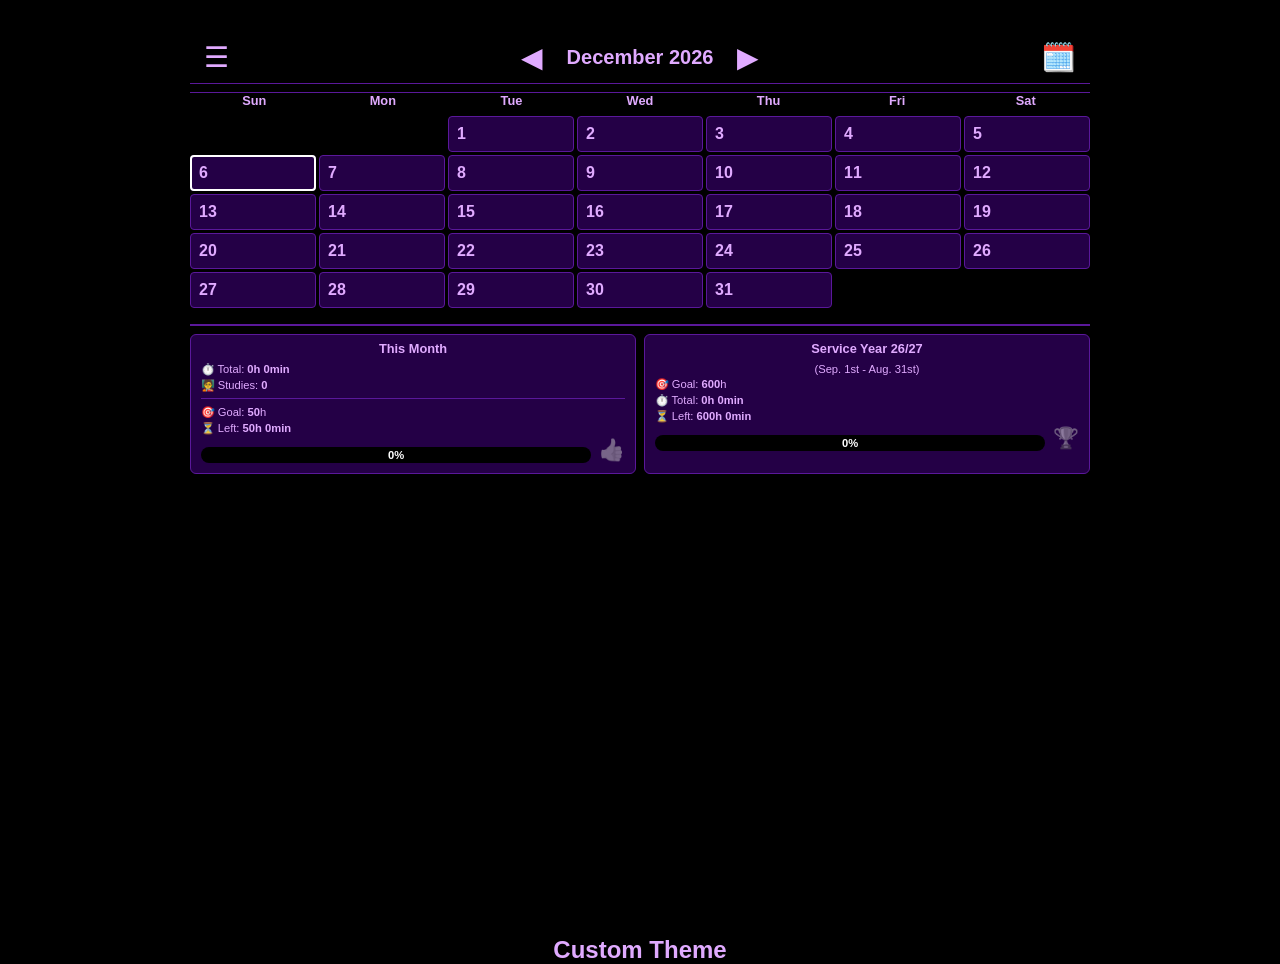
==== commit 8ffd1020: "Upgraded Schedule Planning" ====
--- a/index.html
+++ b/index.html
@@ -34,12 +34,22 @@
         <div class="container">
             <header>
                 <button class="icon-btn" id="options-btn">☰</button>
-                <div class="month-display">
-                    <button class="nav-btn" id="prev-month-btn">◀</button>
-                    <h1 id="current-month-year">October 2025</h1>
-                    <button class="nav-btn" id="next-month-btn">▶</button>
-                </div>
-                </header>
+                    <div class="month-display">
+                        <button class="nav-btn" id="prev-month-btn">◀</button>
+                        <h1 id="current-month-year">October 2025</h1>
+                        <button class="nav-btn" id="next-month-btn">▶</button>
+                    </div>
+                <button class="icon-btn" id="plan-mode-btn">🗓️</button>
+            </header>
+
+            <div id="planning-bar">
+                <div class="planning-bar-label">Planning Mode</div>
+                <div class="planning-bar-options">
+                    <button id="plan-per-day-btn" class="plan-mode-option active">Per Day</button>
+                    <button id="plan-per-month-btn" class="plan-mode-option">Per Month</button>
+                    <button id="clear-plans-btn" class="plan-mode-option">Clear Plans</button>
+                </div>
+            </div>
 
             <main>
                 <div id="calendar-weekdays">
@@ -88,13 +98,12 @@
         <button id="options-close-btn" class="icon-btn">✕</button>
         <h2>Options</h2>
         <button class="options-btn" id="set-goals-btn">Set Goals</button>
-        <button class="options-btn" id="plan-schedule-btn">Plan a Schedule</button>
         <button class="options-btn" id="notifications-btn">Notifications</button>
         <button class="options-btn" id="view-medals-btn">View Medals</button>
         <button class="options-btn" id="theme-btn">Custom Theme</button>
         <button class="options-btn" id="share-option-btn">Share Option</button>
         <button class="options-btn" id="import-export-btn">Import / Export Data</button>
-        <div class="version-number">Created by Omar Rivas V.3.5.7</div>
+        <div class="version-number">Created by Omar Rivas V.4.6.0</div>
     </nav>
 
     <div id="share-panel" class="panel">
@@ -106,58 +115,64 @@
     </div>
 
     <div id="schedule-panel" class="panel">
-        <div class="panel-header"><h2>Plan Your Weekly Schedule</h2></div>
         <div class="panel-body">
             <div class="schedule-row">
                 <label for="schedule-check-sunday"><input type="checkbox" id="schedule-check-sunday" data-day="Sunday"> Sunday</label>
                 <div class="time-input-group">
-                    <input type="text" id="schedule-hours-sunday" placeholder="H"><span>h</span>
-                    <input type="text" id="schedule-minutes-sunday" placeholder="M"><span>m</span>
+                    <input type="text" inputmode="numeric" id="schedule-hours-sunday" placeholder="H"><span>h</span>
+                    <input type="text" inputmode="numeric" id="schedule-minutes-sunday" placeholder="M"><span>m</span>
                 </div>
             </div>
             <div class="schedule-row">
                 <label for="schedule-check-monday"><input type="checkbox" id="schedule-check-monday" data-day="Monday"> Monday</label>
                 <div class="time-input-group">
-                    <input type="text" id="schedule-hours-monday" placeholder="H"><span>h</span>
-                    <input type="text" id="schedule-minutes-monday" placeholder="M"><span>m</span>
+                    <input type="text" inputmode="numeric" id="schedule-hours-monday" placeholder="H"><span>h</span>
+                    <input type="text" inputmode="numeric" id="schedule-minutes-monday" placeholder="M"><span>m</span>
                 </div>
             </div>
             <div class="schedule-row">
                 <label for="schedule-check-tuesday"><input type="checkbox" id="schedule-check-tuesday" data-day="Tuesday"> Tuesday</label>
                 <div class="time-input-group">
-                    <input type="text" id="schedule-hours-tuesday" placeholder="H"><span>h</span>
-                    <input type="text" id="schedule-minutes-tuesday" placeholder="M"><span>m</span>
+                    <input type="text" inputmode="numeric" id="schedule-hours-tuesday" placeholder="H"><span>h</span>
+                    <input type="text" inputmode="numeric" id="schedule-minutes-tuesday" placeholder="M"><span>m</span>
                 </div>
             </div>
             <div class="schedule-row">
                 <label for="schedule-check-wednesday"><input type="checkbox" id="schedule-check-wednesday" data-day="Wednesday"> Wednesday</label>
                 <div class="time-input-group">
-                    <input type="text" id="schedule-hours-wednesday" placeholder="H"><span>h</span>
-                    <input type="text" id="schedule-minutes-wednesday" placeholder="M"><span>m</span>
+                    <input type="text" inputmode="numeric" id="schedule-hours-wednesday" placeholder="H"><span>h</span>
+                    <input type="text" inputmode="numeric" id="schedule-minutes-wednesday" placeholder="M"><span>m</span>
                 </div>
             </div>
             <div class="schedule-row">
                 <label for="schedule-check-thursday"><input type="checkbox" id="schedule-check-thursday" data-day="Thursday"> Thursday</label>
                 <div class="time-input-group">
-                    <input type="text" id="schedule-hours-thursday" placeholder="H"><span>h</span>
-                    <input type="text" id="schedule-minutes-thursday" placeholder="M"><span>m</span>
+                    <input type="text" inputmode="numeric" id="schedule-hours-thursday" placeholder="H"><span>h</span>
+                    <input type="text" inputmode="numeric" id="schedule-minutes-thursday" placeholder="M"><span>m</span>
                 </div>
             </div>
             <div class="schedule-row">
                 <label for="schedule-check-friday"><input type="checkbox" id="schedule-check-friday" data-day="Friday"> Friday</label>
                 <div class="time-input-group">
-                    <input type="text" id="schedule-hours-friday" placeholder="H"><span>h</span>
-                    <input type="text" id="schedule-minutes-friday" placeholder="M"><span>m</span>
+                    <input type="text" inputmode="numeric" id="schedule-hours-friday" placeholder="H"><span>h</span>
+                    <input type="text" inputmode="numeric" id="schedule-minutes-friday" placeholder="M"><span>m</span>
                 </div>
             </div>
             <div class="schedule-row">
                 <label for="schedule-check-saturday"><input type="checkbox" id="schedule-check-saturday" data-day="Saturday"> Saturday</label>
                 <div class="time-input-group">
-                    <input type="text" id="schedule-hours-saturday" placeholder="H"><span>h</span>
-                    <input type="text" id="schedule-minutes-saturday" placeholder="M"><span>m</span>
-                </div>
-            </div>
-        </div>
+                    <input type="text" inputmode="numeric" id="schedule-hours-saturday" placeholder="H"><span>h</span>
+                    <input type="text" inputmode="numeric" id="schedule-minutes-saturday" placeholder="M"><span>m</span>
+                </div>
+            </div>
+
+            <div class="schedule-actions">
+                <hr>
+                <button class="options-btn" id="apply-schedule-btn">Apply Weekly Schedule to Month</button>
+                <button class="options-btn" id="clear-plans-btn">Clear All Planned Days for Month</button>
+            </div>
+        </div>
+
         <div class="panel-footer">
             <button id="schedule-cancel-btn">Cancel</button>
             <button id="schedule-save-btn">Save Schedule</button>
@@ -309,6 +324,26 @@
         </div>
     </div>
 
+    <div id="planning-modal" class="modal-overlay">
+        <div class="modal-content">
+            <h2 id="planning-modal-title">Plan Time for a Date</h2>
+            <div class="modal-body">
+                <div class="form-group">
+                    <label>Planned Time</label>
+                    <div class="time-input-group">
+                        <input type="text" inputmode="numeric" id="planning-hours-input" placeholder="Hours"><span>h</span>
+                        <input type="text" inputmode="numeric" id="planning-minutes-input" placeholder="Mins"><span>min</span>
+                    </div>
+                </div>
+            </div>
+            <div class="modal-footer">
+                <button id="planning-modal-delete-btn" style="margin-right: auto;">Clear Plan</button>
+                <button id="planning-modal-close-btn">Cancel</button>
+                <button id="planning-modal-save-btn">Save Plan</button>
+            </div>
+        </div>
+    </div>
+
     <script src="app.js"></script>
 </body>
 </html>
--- a/style.css
+++ b/style.css
@@ -483,8 +483,7 @@
 }
 
 body.modal-open {
-    position: fixed;
-    width: 100%;
+    overflow: hidden; /* This is the fix */
 }
 
 /* --- FORMS & INPUTS --- */
@@ -741,4 +740,74 @@
     .calendar-day {
         padding: 8px;
     }
+}
+
+/* --- PLANNING MODE STYLES --- */
+
+#planning-bar {
+    background-color: var(--card-bg-color);
+    border-bottom: 1px solid var(--border-color);
+    padding: 0 1rem;
+    display: flex;
+    justify-content: space-between;
+    align-items: center;
+    overflow: hidden;
+    max-height: 0; /* Initially hidden */
+    transition: max-height 0.4s ease-in-out, padding 0.4s ease-in-out;
+}
+
+#planning-bar.visible {
+    max-height: 100px; /* Animate to this height */
+    padding: 0.5rem 1rem;
+}
+
+.planning-bar-label {
+    font-weight: bold;
+    color: var(--text-color);
+}
+
+.planning-bar-options {
+    display: flex;
+    gap: 0.5rem;
+}
+
+.plan-mode-option {
+    background-color: transparent;
+    border: 1px solid var(--border-color);
+    color: var(--text-color);
+    padding: 0.4rem 0.8rem;
+    border-radius: 20px;
+    font-size: 0.8rem;
+    cursor: pointer;
+    transition: all 0.2s;
+}
+
+.plan-mode-option.active {
+    background-color: var(--status-blue);
+    border-color: var(--status-blue);
+    color: var(--text-color-inverted);
+    box-shadow: 0 0 8px var(--status-blue);
+}
+
+#clear-plans-btn {
+    border-color: var(--status-red);
+    color: var(--status-red);
+}
+
+#plan-mode-btn.active {
+    color: var(--status-blue);
+    text-shadow: 0 0 8px var(--status-blue);
+}
+
+/* Disable the options button when planning */
+#options-btn:disabled {
+    opacity: 0.3;
+    cursor: not-allowed;
+}
+
+/* Add a blue glow to future, non-planned days to show they are selectable */
+/* When in planning mode, make future days glow and have a pointer cursor */
+.planning-mode-active .calendar-day.future-date {
+    box-shadow: 0 0 8px rgba(0, 123, 255, 0.7); /* The glow */
+    cursor: pointer;                             /* The hand icon on hover */
 }
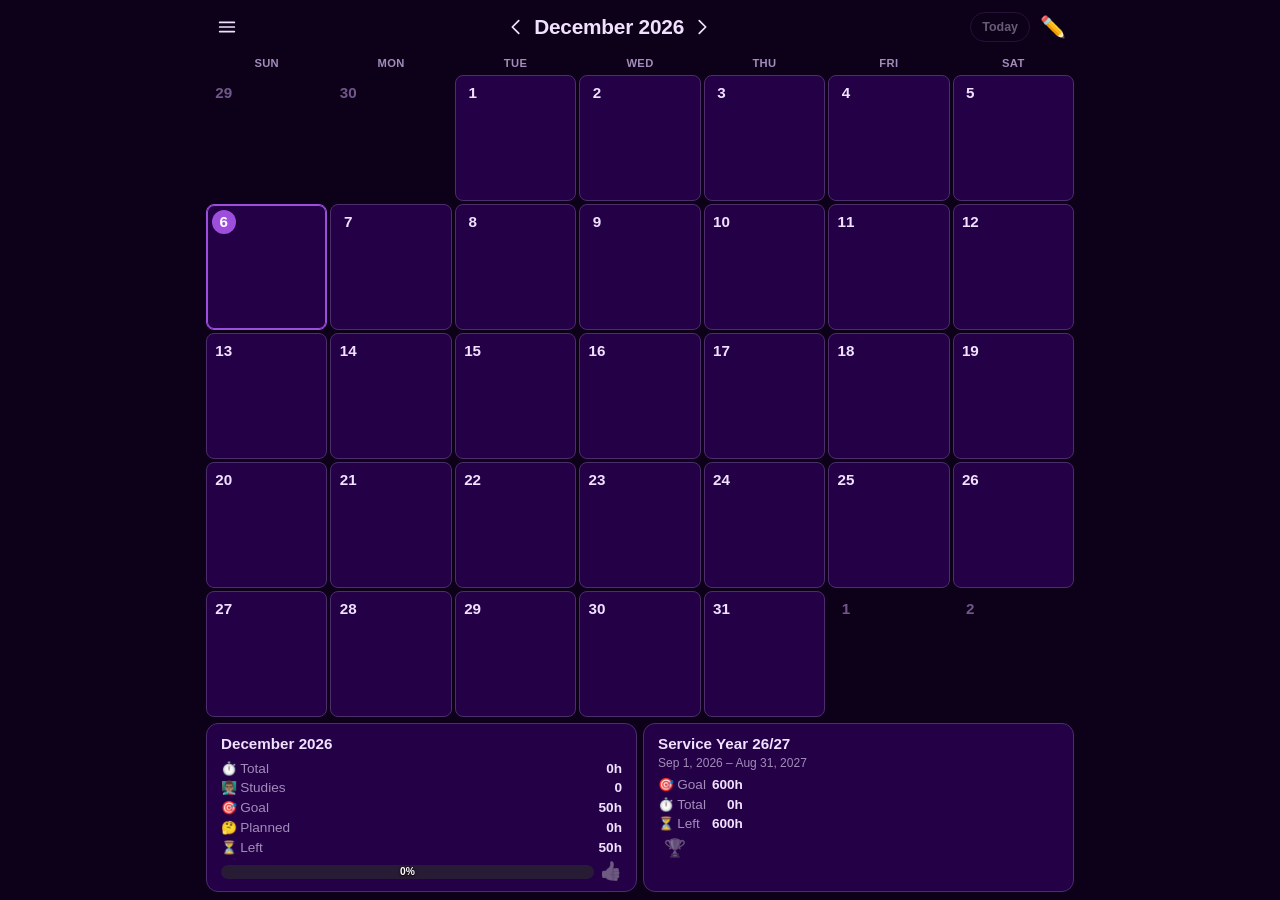
==== commit cfc47d1a: "5.0.2" ====
--- a/index.html
+++ b/index.html
@@ -1,349 +1,383 @@
-<!DOCTYPE html>
-<html lang="en">
-<head>
-    <meta charset="UTF-8">
-    <meta name="viewport" content="width=device-width, initial-scale=1.0">
-    <title>Service Time Tracker</title>
-    <link rel="icon" href="favicon.ico" type="image/x-icon">
-    <link rel="manifest" href="manifest.json">
-    <meta name="theme-color" content="#000000">
-
-    <script>
-        (function() {
-            try {
-                const settingsStr = localStorage.getItem('serviceTimeTrackerSettings');
-                if (settingsStr) {
-                    const settings = JSON.parse(settingsStr);
-                    if (settings.customTheme) {
-                        const theme = settings.customTheme;
-                        const root = document.documentElement;
-                        root.style.setProperty('--text-color', theme['--text-color']);
-                        root.style.setProperty('--card-bg-color', theme['--card-bg-color']);
-                        root.style.setProperty('--border-color', theme['--border-color']);
-                        root.style.setProperty('--background-color', theme['--background-color']);
-                    }
-                }
-            } catch (e) { console.error('Error preloading theme:', e); }
-        })();
-    </script>
-
-    <link rel="stylesheet" href="style.css">
-</head>
-<body>
-    <div id="main-content">
-        <div class="container">
-            <header>
-                <button class="icon-btn" id="options-btn">☰</button>
-                    <div class="month-display">
-                        <button class="nav-btn" id="prev-month-btn">◀</button>
-                        <h1 id="current-month-year">October 2025</h1>
-                        <button class="nav-btn" id="next-month-btn">▶</button>
-                    </div>
-                <button class="icon-btn" id="plan-mode-btn">🗓️</button>
-            </header>
-
-            <div id="planning-bar">
-                <div class="planning-bar-label">Planning Mode</div>
-                <div class="planning-bar-options">
-                    <button id="plan-per-day-btn" class="plan-mode-option active">Per Day</button>
-                    <button id="plan-per-month-btn" class="plan-mode-option">Per Month</button>
-                    <button id="clear-plans-btn" class="plan-mode-option">Clear Plans</button>
-                </div>
-            </div>
-
-            <main>
-                <div id="calendar-weekdays">
-                    <div>Sun</div><div>Mon</div><div>Tue</div><div>Wed</div><div>Thu</div><div>Fri</div><div>Sat</div>
-                </div>
-                <div id="calendar-grid"></div>
-            </main>
-
-            <footer>
-                <div class="summary-grid">
-                    <div class="summary-box">
-                        <h3>This Month</h3>
-                        <p>⏱️ Total: <span id="month-total-hours">0</span></p>
-                        <p>🧑‍🏫 Studies: <span id="month-total-studies">0</span></p>
-                        <hr>
-                        <p>🎯 Goal: <span id="month-goal">0</span>h</p>
-                        <p>⏳ Left: <span id="month-time-left">0</span></p>
-                        <div class="progress-container">
-                            <div class="progress-bar-track">
-                                <div id="month-progress-bar" class="progress-bar-fill"></div>
-                                <span id="month-progress-text" class="progress-bar-text">0%</span>
-                            </div>
-                            <span id="month-goal-emoji" class="goal-emoji">👍</span>
-                        </div>
-                    </div>
-                    <div class="summary-box">
-                        <h3 id="service-year-title">Service Year</h3>
-                        <p class="service-year-dates">(Sep. 1st - Aug. 31st)</p>
-                        <p>🎯 Goal: <span id="year-goal">0</span>h</p>
-                        <p>⏱️ Total: <span id="year-accumulated-hours">0</span></p>
-                        <p>⏳ Left: <span id="year-remaining-hours">0</span></p>
-                        <div class="progress-container">
-                            <div class="progress-bar-track">
-                                <div id="year-progress-bar" class="progress-bar-fill"></div>
-                                <span id="year-progress-text" class="progress-bar-text">0%</span>
-                            </div>
-                            <span id="year-goal-emoji" class="goal-emoji">🏆</span>
-                        </div>
-                    </div>
-                </div>
-            </footer>
-        </div>
-    </div>
-
-    <nav id="options-panel">
-        <button id="options-close-btn" class="icon-btn">✕</button>
-        <h2>Options</h2>
-        <button class="options-btn" id="set-goals-btn">Set Goals</button>
-        <button class="options-btn" id="notifications-btn">Notifications</button>
-        <button class="options-btn" id="view-medals-btn">View Medals</button>
-        <button class="options-btn" id="theme-btn">Custom Theme</button>
-        <button class="options-btn" id="share-option-btn">Share Option</button>
-        <button class="options-btn" id="import-export-btn">Import / Export Data</button>
-        <div class="version-number">Created by Omar Rivas V.4.6.0</div>
-    </nav>
-
-    <div id="share-panel" class="panel">
-        <div class="panel-header"><h2>Share Options</h2></div>
-        <div class="panel-body">
-            <button class="options-btn" id="share-with-friend-btn">Share App with a Friend</button>
-        </div>
-        <div class="panel-footer"><button id="share-back-btn">Back</button></div>
-    </div>
-
-    <div id="schedule-panel" class="panel">
-        <div class="panel-body">
-            <div class="schedule-row">
-                <label for="schedule-check-sunday"><input type="checkbox" id="schedule-check-sunday" data-day="Sunday"> Sunday</label>
-                <div class="time-input-group">
-                    <input type="text" inputmode="numeric" id="schedule-hours-sunday" placeholder="H"><span>h</span>
-                    <input type="text" inputmode="numeric" id="schedule-minutes-sunday" placeholder="M"><span>m</span>
-                </div>
-            </div>
-            <div class="schedule-row">
-                <label for="schedule-check-monday"><input type="checkbox" id="schedule-check-monday" data-day="Monday"> Monday</label>
-                <div class="time-input-group">
-                    <input type="text" inputmode="numeric" id="schedule-hours-monday" placeholder="H"><span>h</span>
-                    <input type="text" inputmode="numeric" id="schedule-minutes-monday" placeholder="M"><span>m</span>
-                </div>
-            </div>
-            <div class="schedule-row">
-                <label for="schedule-check-tuesday"><input type="checkbox" id="schedule-check-tuesday" data-day="Tuesday"> Tuesday</label>
-                <div class="time-input-group">
-                    <input type="text" inputmode="numeric" id="schedule-hours-tuesday" placeholder="H"><span>h</span>
-                    <input type="text" inputmode="numeric" id="schedule-minutes-tuesday" placeholder="M"><span>m</span>
-                </div>
-            </div>
-            <div class="schedule-row">
-                <label for="schedule-check-wednesday"><input type="checkbox" id="schedule-check-wednesday" data-day="Wednesday"> Wednesday</label>
-                <div class="time-input-group">
-                    <input type="text" inputmode="numeric" id="schedule-hours-wednesday" placeholder="H"><span>h</span>
-                    <input type="text" inputmode="numeric" id="schedule-minutes-wednesday" placeholder="M"><span>m</span>
-                </div>
-            </div>
-            <div class="schedule-row">
-                <label for="schedule-check-thursday"><input type="checkbox" id="schedule-check-thursday" data-day="Thursday"> Thursday</label>
-                <div class="time-input-group">
-                    <input type="text" inputmode="numeric" id="schedule-hours-thursday" placeholder="H"><span>h</span>
-                    <input type="text" inputmode="numeric" id="schedule-minutes-thursday" placeholder="M"><span>m</span>
-                </div>
-            </div>
-            <div class="schedule-row">
-                <label for="schedule-check-friday"><input type="checkbox" id="schedule-check-friday" data-day="Friday"> Friday</label>
-                <div class="time-input-group">
-                    <input type="text" inputmode="numeric" id="schedule-hours-friday" placeholder="H"><span>h</span>
-                    <input type="text" inputmode="numeric" id="schedule-minutes-friday" placeholder="M"><span>m</span>
-                </div>
-            </div>
-            <div class="schedule-row">
-                <label for="schedule-check-saturday"><input type="checkbox" id="schedule-check-saturday" data-day="Saturday"> Saturday</label>
-                <div class="time-input-group">
-                    <input type="text" inputmode="numeric" id="schedule-hours-saturday" placeholder="H"><span>h</span>
-                    <input type="text" inputmode="numeric" id="schedule-minutes-saturday" placeholder="M"><span>m</span>
-                </div>
-            </div>
-
-            <div class="schedule-actions">
-                <hr>
-                <button class="options-btn" id="apply-schedule-btn">Apply Weekly Schedule to Month</button>
-                <button class="options-btn" id="clear-plans-btn">Clear All Planned Days for Month</button>
-            </div>
-        </div>
-
-        <div class="panel-footer">
-            <button id="schedule-cancel-btn">Cancel</button>
-            <button id="schedule-save-btn">Save Schedule</button>
-        </div>
-    </div>
-
-    <div id="goal-panel" class="panel">
-        <div class="panel-header"><h2 id="goal-panel-title">Set your goal for:</h2></div>
-        <div class="panel-body">
-            <div class="goal-row">
-                <label for="monthly-goal-input">the Month:</label>
-                <div class="time-input-group">
-                    <input type="number" inputmode="numeric" id="monthly-goal-input"><span>h</span>
-                </div>
-            </div>
-            <div class="goal-row">
-                <label for="yearly-goal-input">the Year:</label>
-                <div class="time-input-group">
-                    <input type="number" inputmode="numeric" id="yearly-goal-input"><span>h</span>
-                </div>
-            </div>
-        </div>
-        <div class="panel-footer">
-            <button id="goal-cancel-btn">Cancel</button>
-            <button id="goal-save-btn">Save Goals</button>
-        </div>
-    </div>
-
-    <div id="import-export-panel" class="panel">
-        <div class="panel-header"><h2>Import / Export Data</h2></div>
-        <div class="panel-body">
-            <button class="options-btn" id="export-data-btn">Export Data</button>
-            <label for="import-file-input" class="options-btn">Import Data</label>
-            <input type="file" id="import-file-input" accept=".json" style="display: none;">
-        </div>
-        <div class="panel-footer"><button id="import-export-back-btn">Back</button></div>
-    </div>
-
-    <div id="medals-panel" class="panel">
-        <div class="panel-header"><h2>Medal Room</h2></div>
-        <div class="panel-body">
-            <div class="medals-list-header">
-                <div>Medal</div><div>Description</div><div>Collected</div>
-            </div>
-            <div id="medals-list-container"></div>
-        </div>
-        <div class="panel-footer"><button id="medals-back-btn">Back</button></div>
-    </div>
-    
-    <div id="notifications-panel" class="panel">
-        <div class="panel-header">
-            <h2>Notifications</h2>
-        </div>
-        <div class="panel-body">
-            <div id="ios-notification-message" style="display: none; text-align: center; padding: 2rem;">
-                <p>Reminders are not supported on iOS for web apps.</p>
-            </div>
-
-            <div class="setting-row">
-                <label for="notifications-toggle">Remind me on scheduled days</label>
-                <label class="switch">
-                    <input type="checkbox" id="notifications-toggle">
-                    <span class="slider round"></span>
-                </label>
-            </div>
-            <div class="setting-row">
-                <label for="notification-time">Remind me at</label>
-                <input type="time" id="notification-time">
-            </div>
-        </div>
-        <div class="panel-footer">
-            <button id="notifications-back-btn">Back</button>
-        </div>
-    </div>
-
-    <div id="theme-panel" class="panel">
-        <div class="panel-header"><h2>Custom Theme</h2></div>
-        <div class="panel-body">
-            <div class="theme-setting-row">
-                <label for="text-color-picker">Text</label>
-                <input type="color" id="text-color-picker" class="color-picker">
-            </div>
-            <div class="theme-setting-row">
-                <label for="card-bg-color-picker">Text Background</label>
-                <input type="color" id="card-bg-color-picker" class="color-picker">
-            </div>
-            <div class="theme-setting-row">
-                <label for="border-color-picker">Outlines</label>
-                <input type="color" id="border-color-picker" class="color-picker">
-            </div>
-            <div class="theme-setting-row">
-                <label for="background-color-picker">Background</label>
-                <input type="color" id="background-color-picker" class="color-picker">
-            </div>
-        </div>
-        <div class="panel-footer"><button id="theme-back-btn">Back</button></div>
-    </div>
-
-    <div id="install-banner">
-        <p>Add to your Home Screen for a better experience!</p>
-        <button id="install-btn">Install</button>
-        <button id="close-install-banner-btn" class="icon-btn">✕</button>
-    </div>
-
-    <div id="entry-modal" class="modal-overlay">
-        <div class="modal-content">
-            <h2 id="modal-title">Enter Details for a Date</h2>
-            <div class="modal-body">
-                <div class="input-group">
-                    <div class="form-group">
-                        <label>Time</label>
-                        <div class="time-input-group">
-                            <input type="text" inputmode="numeric" id="time-hours-input" placeholder="Hours"><span>h</span>
-                            <input type="text" inputmode="numeric" id="time-minutes-input" placeholder="Mins"><span>min</span>
-                        </div>
-                    </div>
-                    <div class="form-group">
-                        <label for="studies-input"># of Studies</label>
-                        <input type="text" inputmode="numeric" id="studies-input">
-                    </div>
-                </div>
-                <div class="form-group">
-                    <label for="notes-input">Notes</label>
-                    <textarea id="notes-input" rows="4"></textarea>
-                </div>
-            </div>
-            <div class="modal-footer">
-                <button id="modal-close-btn">Cancel</button>
-                <button id="modal-save-btn">Save</button>
-            </div>
-        </div>
-    </div>
-    
-    <div id="alert-modal" class="modal-overlay">
-        <div class="modal-content">
-            <p id="alert-message">Message Here</p>
-            <div class="modal-footer" style="justify-content: center;">
-                <button id="alert-ok-btn">OK</button>
-            </div>
-        </div>
-    </div>
-
-    <div id="ios-install-modal" class="modal-overlay">
-        <div class="modal-content">
-            <p class="ios-install-message">To install this app, tap the Share icon, then scroll down and select 'Add to Home Screen'.</p>
-            <div class="modal-footer" style="justify-content: center;">
-                <button id="ios-install-done-btn">Done</button>
-            </div>
-        </div>
-    </div>
-
-    <div id="planning-modal" class="modal-overlay">
-        <div class="modal-content">
-            <h2 id="planning-modal-title">Plan Time for a Date</h2>
-            <div class="modal-body">
-                <div class="form-group">
-                    <label>Planned Time</label>
-                    <div class="time-input-group">
-                        <input type="text" inputmode="numeric" id="planning-hours-input" placeholder="Hours"><span>h</span>
-                        <input type="text" inputmode="numeric" id="planning-minutes-input" placeholder="Mins"><span>min</span>
-                    </div>
-                </div>
-            </div>
-            <div class="modal-footer">
-                <button id="planning-modal-delete-btn" style="margin-right: auto;">Clear Plan</button>
-                <button id="planning-modal-close-btn">Cancel</button>
-                <button id="planning-modal-save-btn">Save Plan</button>
-            </div>
-        </div>
-    </div>
-
-    <script src="app.js"></script>
-</body>
-</html>+<!DOCTYPE html>
+<html lang="en">
+<head>
+    <meta charset="UTF-8">
+    <meta name="viewport" content="width=device-width, initial-scale=1, viewport-fit=cover">
+    <title>Service Time Tracker</title>
+    <meta name="description" content="Track monthly and service-year service time, studies, notes and plans.">
+    <meta name="theme-color" content="#0d0019">
+    <link rel="icon" href="favicon.ico" sizes="any">
+    <link rel="manifest" href="manifest.json">
+    <link rel="apple-touch-icon" href="images/apple-touch-icon.png">
+    <meta name="apple-mobile-web-app-capable" content="yes">
+    <meta name="mobile-web-app-capable" content="yes">
+    <meta name="apple-mobile-web-app-status-bar-style" content="black-translucent">
+    <meta name="apple-mobile-web-app-title" content="Time Tracker">
+    <!-- Applies the saved theme before first paint -->
+    <script src="js/theme.js"></script>
+    <link rel="stylesheet" href="style.css">
+</head>
+<body>
+    <svg width="0" height="0" style="position:absolute" aria-hidden="true">
+        <symbol id="i-menu" viewBox="0 0 24 24"><path d="M4 7h16M4 12h16M4 17h16" /></symbol>
+        <symbol id="i-prev" viewBox="0 0 24 24"><path d="M15 5l-7 7 7 7" /></symbol>
+        <symbol id="i-next" viewBox="0 0 24 24"><path d="M9 5l7 7-7 7" /></symbol>
+        <symbol id="i-close" viewBox="0 0 24 24"><path d="M6 6l12 12M18 6L6 18" /></symbol>
+        <symbol id="i-back" viewBox="0 0 24 24"><path d="M15 5l-7 7 7 7" /></symbol>
+        <symbol id="i-chev" viewBox="0 0 24 24"><path d="M9 6l6 6-6 6" /></symbol>
+        <symbol id="i-goal" viewBox="0 0 24 24"><circle cx="12" cy="12" r="8.5" /><circle cx="12" cy="12" r="4.5" /><circle cx="12" cy="12" r="0.8" /></symbol>
+        <symbol id="i-history" viewBox="0 0 24 24"><path d="M4 12a8 8 0 1 0 2.4-5.7M4 4.5v4h4" /><path d="M12 8v4.5l3 2" /></symbol>
+        <symbol id="i-week" viewBox="0 0 24 24"><rect x="3.5" y="5" width="17" height="15" rx="2.5" /><path d="M3.5 10h17M8 3v4M16 3v4" /></symbol>
+        <symbol id="i-medal" viewBox="0 0 24 24"><path d="M8 3h8l-2 6h-4zM7.5 3L10 9M16.5 3L14 9" /><circle cx="12" cy="15" r="5.5" /></symbol>
+        <symbol id="i-theme" viewBox="0 0 24 24"><path d="M12 3.5a8.5 8.5 0 1 0 0 17c1.2 0 1.8-.9 1.4-1.9-.5-1.2.2-2.3 1.5-2.3h1.8a3.8 3.8 0 0 0 3.8-3.8C20.5 7.2 16.7 3.5 12 3.5z" /><circle cx="7.8" cy="11" r="1" /><circle cx="10.5" cy="7.6" r="1" /><circle cx="14.8" cy="7.9" r="1" /></symbol>
+        <symbol id="i-share" viewBox="0 0 24 24"><path d="M12 3.5v11M7.5 8L12 3.5 16.5 8M5 12.5v6a2 2 0 0 0 2 2h10a2 2 0 0 0 2-2v-6" /></symbol>
+        <symbol id="i-data" viewBox="0 0 24 24"><ellipse cx="12" cy="6" rx="7.5" ry="2.8" /><path d="M4.5 6v12c0 1.5 3.4 2.8 7.5 2.8s7.5-1.3 7.5-2.8V6M4.5 12c0 1.5 3.4 2.8 7.5 2.8s7.5-1.3 7.5-2.8" /></symbol>
+    </svg>
+
+    <div class="app" id="app">
+        <header class="topbar">
+            <button class="icon-btn" id="menu-btn" type="button" aria-label="Open menu" aria-haspopup="dialog">
+                <svg class="icon"><use href="#i-menu" /></svg>
+            </button>
+            <div class="month-nav">
+                <button class="icon-btn" id="prev-month-btn" type="button" aria-label="Previous month">
+                    <svg class="icon"><use href="#i-prev" /></svg>
+                </button>
+                <h1 id="month-title" aria-live="polite"><span class="t-long"></span><span class="t-short" aria-hidden="true"></span></h1>
+                <button class="icon-btn" id="next-month-btn" type="button" aria-label="Next month">
+                    <svg class="icon"><use href="#i-next" /></svg>
+                </button>
+            </div>
+            <div class="topbar-actions">
+                <button class="pill-btn" id="today-btn" type="button" aria-label="Jump to today">Today</button>
+                <button class="icon-btn" id="plan-mode-btn" type="button" aria-pressed="false" aria-label="Edit mode: plan service">
+                    <span class="emoji-icon" aria-hidden="true">✏️</span>
+                </button>
+            </div>
+        </header>
+
+        <div id="planning-bar" class="planning-bar" hidden>
+            <div class="planning-bar-row">
+                <span class="planning-label"><span class="em" aria-hidden="true">✏️</span><span class="planning-text">Planning</span></span>
+                <div class="segmented" role="group" aria-label="Planning scope">
+                    <button type="button" id="plan-per-day-btn" aria-pressed="true">Per Day</button>
+                    <button type="button" id="plan-per-month-btn" aria-pressed="false">Per Month</button>
+                </div>
+                <button type="button" id="clear-plans-btn" class="text-btn danger">Clear Plans</button>
+            </div>
+            <p id="planning-hint" class="planning-hint">Tap a day to set its target.</p>
+        </div>
+
+        <main class="calendar" aria-label="Calendar">
+            <div id="calendar-weekdays" class="weekdays"></div>
+            <div id="calendar-grid" class="grid"></div>
+        </main>
+
+        <section class="summaries" aria-label="Summary">
+            <article class="summary-card" id="month-card">
+                <h2 class="card-title" id="month-card-title">This Month</h2>
+                <dl class="stats">
+                    <div><dt><span class="em" aria-hidden="true">⏱️</span>Total</dt><dd id="month-total">0h</dd></div>
+                    <div><dt><span class="em" aria-hidden="true">👨🏽‍🏫</span>Studies</dt><dd id="month-studies">0</dd></div>
+                    <div><dt><span class="em" aria-hidden="true">🎯</span>Goal</dt><dd id="month-goal">0h</dd></div>
+                    <div><dt><span class="em" aria-hidden="true">🤔</span>Planned</dt><dd id="month-planned">0h</dd></div>
+                    <div><dt><span class="em" aria-hidden="true">⏳</span><span id="month-left-label">Left</span></dt><dd id="month-left">0h</dd></div>
+                </dl>
+                <div class="progress">
+                    <div class="track" role="progressbar" aria-labelledby="month-card-title" aria-valuemin="0" aria-valuemax="100" id="month-progress">
+                        <div class="fill" id="month-progress-fill"></div>
+                        <span class="pct" id="month-progress-text">0%</span>
+                    </div>
+                    <span class="goal-emoji" id="month-goal-emoji" role="img" aria-label="Monthly goal not reached yet">👍</span>
+                </div>
+            </article>
+            <button type="button" class="summary-card as-button" id="year-card" aria-describedby="year-card-hint">
+                <span class="card-title" id="year-card-title">Service Year</span>
+                <span class="card-sub" id="year-card-range"></span>
+                <span class="stats">
+                    <span><span class="dt"><span class="em" aria-hidden="true">🎯</span>Goal</span><span class="dd" id="year-goal">0h</span></span>
+                    <span><span class="dt"><span class="em" aria-hidden="true">⏱️</span>Total</span><span class="dd" id="year-total">0h</span></span>
+                    <span><span class="dt"><span class="em" aria-hidden="true">⏳</span><span id="year-left-label">Left</span></span><span class="dd" id="year-left">0h</span></span>
+                </span>
+                <span class="progress">
+                    <span class="track" role="progressbar" aria-labelledby="year-card-title" aria-valuemin="0" aria-valuemax="100" id="year-progress">
+                        <span class="fill" id="year-progress-fill"></span>
+                        <span class="pct" id="year-progress-text">0%</span>
+                    </span>
+                    <span class="goal-emoji" id="year-goal-emoji" role="img" aria-label="Service year goal not reached yet">🏆</span>
+                </span>
+                <span class="visually-hidden" id="year-card-hint">Opens this service year in Service History</span>
+            </button>
+        </section>
+    </div>
+
+    <!-- Toasts and banners (outside dialogs) -->
+    <div id="toast" class="toast" role="status" aria-live="polite" hidden></div>
+    <div id="app-banner" class="app-banner" role="region" aria-label="Notice" hidden>
+        <p id="app-banner-text"></p>
+        <button type="button" id="app-banner-action" class="btn primary small"></button>
+        <button type="button" id="app-banner-close" class="icon-btn small" aria-label="Dismiss">
+            <svg class="icon"><use href="#i-close" /></svg>
+        </button>
+    </div>
+
+    <!-- Menu drawer -->
+    <dialog id="menu" class="drawer" aria-labelledby="menu-title">
+        <div class="drawer-inner">
+            <div class="drawer-head">
+                <h2 id="menu-title">Menu</h2>
+                <button type="button" class="icon-btn" data-close aria-label="Close menu"><svg class="icon"><use href="#i-close" /></svg></button>
+            </div>
+            <nav class="menu-list">
+                <button type="button" class="menu-item" data-open="goals-panel"><svg class="icon"><use href="#i-goal" /></svg><span>Set Goals / Service Year</span><svg class="icon chev"><use href="#i-chev" /></svg></button>
+                <button type="button" class="menu-item" data-open="history-panel"><svg class="icon"><use href="#i-history" /></svg><span>Service History</span><svg class="icon chev"><use href="#i-chev" /></svg></button>
+                <div class="menu-item static">
+                    <svg class="icon"><use href="#i-week" /></svg><span id="week-start-label">Week Starts On</span>
+                    <div class="segmented small" role="group" aria-labelledby="week-start-label">
+                        <button type="button" data-week-start="0" aria-pressed="true">Sun</button>
+                        <button type="button" data-week-start="1" aria-pressed="false">Mon</button>
+                    </div>
+                </div>
+                <button type="button" class="menu-item" data-open="medals-panel"><svg class="icon"><use href="#i-medal" /></svg><span>View Medals</span><svg class="icon chev"><use href="#i-chev" /></svg></button>
+                <button type="button" class="menu-item" data-open="theme-panel"><svg class="icon"><use href="#i-theme" /></svg><span>Custom Theme</span><svg class="icon chev"><use href="#i-chev" /></svg></button>
+                <button type="button" class="menu-item" id="share-app-btn"><svg class="icon"><use href="#i-share" /></svg><span>Share App</span></button>
+                <button type="button" class="menu-item" data-open="data-panel"><svg class="icon"><use href="#i-data" /></svg><span>Import / Export Data</span><svg class="icon chev"><use href="#i-chev" /></svg></button>
+            </nav>
+            <p class="credit">Created by Omar Rivas<span class="version">v5.2.0</span></p>
+        </div>
+    </dialog>
+
+    <!-- Goals -->
+    <dialog id="goals-panel" class="sheet" aria-labelledby="goals-title">
+        <form class="sheet-inner" id="goals-form" novalidate>
+            <div class="sheet-head">
+                <button type="button" class="icon-btn" data-close aria-label="Back"><svg class="icon"><use href="#i-back" /></svg></button>
+                <h2 id="goals-title">Goals &amp; Service Year</h2>
+                <span class="head-spacer"></span>
+            </div>
+            <div class="sheet-body">
+                <section class="group">
+                    <h3 class="group-title"><span class="em" aria-hidden="true">🎯</span>Monthly goal · <span id="goal-month-label"></span></h3>
+                    <div class="field-row">
+                        <label for="month-goal-input">Hours</label>
+                        <input type="text" inputmode="decimal" id="month-goal-input" class="num-input" autocomplete="off">
+                    </div>
+                    <div class="field-row">
+                        <label for="month-goal-scope">Apply to</label>
+                        <select id="month-goal-scope">
+                            <option value="forward">This month and later</option>
+                            <option value="only">This month only</option>
+                        </select>
+                    </div>
+                </section>
+                <section class="group">
+                    <h3 class="group-title"><span class="em" aria-hidden="true">🎯</span>Service year goal · <span id="goal-year-label"></span></h3>
+                    <p class="group-note" id="goal-year-range"></p>
+                    <div class="field-row">
+                        <label for="year-goal-input">Hours</label>
+                        <input type="text" inputmode="decimal" id="year-goal-input" class="num-input" autocomplete="off">
+                    </div>
+                    <div class="field-row">
+                        <label for="year-goal-scope">Apply to</label>
+                        <select id="year-goal-scope">
+                            <option value="forward">This service year and later</option>
+                            <option value="only">This service year only</option>
+                        </select>
+                    </div>
+                </section>
+                <section class="group">
+                    <h3 class="group-title">Service year</h3>
+                    <div class="field-row">
+                        <label for="sy-start-select">Starts in</label>
+                        <select id="sy-start-select"></select>
+                    </div>
+                    <p class="group-note" id="sy-start-preview"></p>
+                </section>
+                <p class="form-error" id="goals-error" role="alert"></p>
+                <p class="group-note">Goals are saved for the month and service year shown, so changing a new goal never rewrites past months or years.</p>
+            </div>
+            <div class="sheet-foot">
+                <button type="button" class="btn" data-close>Cancel</button>
+                <button type="submit" class="btn primary">Save Goals</button>
+            </div>
+        </form>
+    </dialog>
+
+    <!-- Service History -->
+    <dialog id="history-panel" class="sheet" aria-labelledby="history-title">
+        <div class="sheet-inner">
+            <div class="sheet-head">
+                <button type="button" class="icon-btn" data-close aria-label="Back to calendar"><svg class="icon"><use href="#i-back" /></svg></button>
+                <h2 id="history-title">Service History</h2>
+                <span class="head-spacer"></span>
+            </div>
+            <div class="sheet-body" id="history-list"></div>
+        </div>
+    </dialog>
+
+    <dialog id="year-detail-panel" class="sheet" aria-labelledby="year-detail-title">
+        <div class="sheet-inner">
+            <div class="sheet-head">
+                <button type="button" class="icon-btn" data-close aria-label="Back"><svg class="icon"><use href="#i-back" /></svg></button>
+                <h2 id="year-detail-title">Service Year</h2>
+                <span class="head-spacer"></span>
+            </div>
+            <div class="sheet-body" id="year-detail-body"></div>
+        </div>
+    </dialog>
+
+    <!-- Medals -->
+    <dialog id="medals-panel" class="sheet" aria-labelledby="medals-title">
+        <div class="sheet-inner">
+            <div class="sheet-head">
+                <button type="button" class="icon-btn" data-close aria-label="Back"><svg class="icon"><use href="#i-back" /></svg></button>
+                <h2 id="medals-title">Medal Room</h2>
+                <span class="head-spacer"></span>
+            </div>
+            <div class="sheet-body" id="medals-body"></div>
+        </div>
+    </dialog>
+
+    <!-- Theme -->
+    <dialog id="theme-panel" class="sheet" aria-labelledby="theme-title">
+        <div class="sheet-inner">
+            <div class="sheet-head">
+                <button type="button" class="icon-btn" data-close aria-label="Back"><svg class="icon"><use href="#i-back" /></svg></button>
+                <h2 id="theme-title">Custom Theme</h2>
+                <span class="head-spacer"></span>
+            </div>
+            <div class="sheet-body">
+                <section class="group">
+                    <h3 class="group-title">Presets</h3>
+                    <div class="preset-grid" id="preset-grid"></div>
+                </section>
+                <section class="group">
+                    <h3 class="group-title">Custom colours</h3>
+                    <div class="field-row"><label for="color-background">Background</label><input type="color" id="color-background" data-color="background" class="color-input"></div>
+                    <div class="field-row"><label for="color-card">Cards</label><input type="color" id="color-card" data-color="card" class="color-input"></div>
+                    <div class="field-row"><label for="color-accent">Accent</label><input type="color" id="color-accent" data-color="accent" class="color-input"></div>
+                    <div class="field-row"><label for="color-text">Text</label><input type="color" id="color-text" data-color="text" class="color-input"></div>
+                    <div class="field-row">
+                        <label for="color-border">Outlines</label>
+                        <span class="picker-with-reset">
+                            <button type="button" class="text-btn" id="border-auto-btn" aria-describedby="border-mode">Auto</button>
+                            <input type="color" id="color-border" data-color="border" class="color-input">
+                        </span>
+                    </div>
+                    <p class="group-note" id="border-mode"></p>
+                    <p class="group-note" id="contrast-note"></p>
+                </section>
+                <section class="group">
+                    <h3 class="group-title">Status colours</h3>
+                    <p class="group-note">The bar across the top of a day compares its logged time with its plan. These colours stay the same when you switch presets.</p>
+                    <div class="status-preview" aria-hidden="true">
+                        <span class="sp-day st-planned"><b>1</b><i>🤔2h</i></span>
+                        <span class="sp-day st-missed"><b>2</b><i>🤔2h</i></span>
+                        <span class="sp-day st-under"><b>3</b><i>⏱️1h</i></span>
+                        <span class="sp-day st-complete"><b>4</b><i>⏱️2h</i></span>
+                    </div>
+                    <div class="field-row"><label for="status-planned">Planned</label><input type="color" id="status-planned" data-status="planned" class="color-input"></div>
+                    <div class="field-row"><label for="status-missed">Missed plan</label><input type="color" id="status-missed" data-status="missed" class="color-input"></div>
+                    <div class="field-row"><label for="status-under">Below plan</label><input type="color" id="status-under" data-status="under" class="color-input"></div>
+                    <div class="field-row"><label for="status-complete">Plan completed</label><input type="color" id="status-complete" data-status="complete" class="color-input"></div>
+                    <button type="button" class="btn small" id="status-reset-btn">Reset status colours</button>
+                </section>
+            </div>
+        </div>
+    </dialog>
+
+    <!-- Import / Export -->
+    <dialog id="data-panel" class="sheet" aria-labelledby="data-title">
+        <div class="sheet-inner">
+            <div class="sheet-head">
+                <button type="button" class="icon-btn" data-close aria-label="Back"><svg class="icon"><use href="#i-back" /></svg></button>
+                <h2 id="data-title">Import / Export Data</h2>
+                <span class="head-spacer"></span>
+            </div>
+            <div class="sheet-body">
+                <p class="group-note">Your data is stored only on this device. Export a backup regularly and keep it somewhere safe. Backups include every entry, plan, note, goal, medal, theme and preference.</p>
+                <div class="stack">
+                    <button type="button" class="btn primary block" id="export-btn">Export Backup</button>
+                    <button type="button" class="btn block" id="import-btn">Import Backup…</button>
+                    <input type="file" id="import-file-input" accept=".json,application/json" hidden>
+                </div>
+                <p class="group-note" id="data-summary"></p>
+            </div>
+        </div>
+    </dialog>
+
+    <!-- Entry -->
+    <dialog id="entry-modal" class="modal" aria-labelledby="entry-title">
+        <form id="entry-form" class="modal-inner" novalidate>
+            <h2 id="entry-title">Entry</h2>
+            <p class="modal-sub" id="entry-plan-note" hidden></p>
+            <div class="field-grid">
+                <div class="field">
+                    <label for="entry-hours"><span class="em" aria-hidden="true">⏱️</span>Hours</label>
+                    <input type="text" inputmode="numeric" pattern="[0-9]*" id="entry-hours" class="num-input" placeholder="0" autocomplete="off" maxlength="2">
+                </div>
+                <div class="field">
+                    <label for="entry-minutes"><span class="em" aria-hidden="true">⏱️</span>Minutes</label>
+                    <input type="text" inputmode="numeric" pattern="[0-9]*" id="entry-minutes" class="num-input" placeholder="0" autocomplete="off" maxlength="2">
+                </div>
+                <div class="field">
+                    <label for="entry-studies"><span class="em" aria-hidden="true">👨🏽‍🏫</span>Studies</label>
+                    <input type="text" inputmode="numeric" pattern="[0-9]*" id="entry-studies" class="num-input" placeholder="0" autocomplete="off" maxlength="3">
+                </div>
+            </div>
+            <div class="field">
+                <label for="entry-notes"><span class="em" aria-hidden="true">📝</span>Notes</label>
+                <textarea id="entry-notes" rows="3" maxlength="5000"></textarea>
+            </div>
+            <p class="form-error" id="entry-error" role="alert"></p>
+            <div class="modal-foot">
+                <button type="button" class="btn" data-close>Cancel</button>
+                <button type="submit" class="btn primary">Save</button>
+            </div>
+        </form>
+    </dialog>
+
+    <!-- Planning -->
+    <dialog id="plan-modal" class="modal" aria-labelledby="plan-title">
+        <form id="plan-form" class="modal-inner" novalidate>
+            <h2 id="plan-title">Plan</h2>
+            <p class="modal-sub" id="plan-sub"></p>
+            <div class="field-grid two">
+                <div class="field">
+                    <label for="plan-hours"><span class="em" aria-hidden="true">🤔</span>Hours</label>
+                    <input type="text" inputmode="numeric" pattern="[0-9]*" id="plan-hours" class="num-input" placeholder="0" autocomplete="off" maxlength="2">
+                </div>
+                <div class="field">
+                    <label for="plan-minutes"><span class="em" aria-hidden="true">🤔</span>Minutes</label>
+                    <input type="text" inputmode="numeric" pattern="[0-9]*" id="plan-minutes" class="num-input" placeholder="0" autocomplete="off" maxlength="2">
+                </div>
+            </div>
+            <p class="form-error" id="plan-error" role="alert"></p>
+            <div class="modal-foot">
+                <button type="button" class="btn" data-close>Cancel</button>
+                <button type="button" class="btn danger" id="plan-clear-btn">Clear</button>
+                <button type="submit" class="btn primary" id="plan-save-btn">Save Plan</button>
+            </div>
+        </form>
+    </dialog>
+
+    <!-- Alert / Confirm -->
+    <dialog id="alert-modal" class="modal compact" aria-labelledby="alert-title" aria-describedby="alert-message">
+        <div class="modal-inner">
+            <h2 id="alert-title" class="visually-hidden">Notice</h2>
+            <p id="alert-message" class="alert-message"></p>
+            <div class="modal-foot">
+                <button type="button" class="btn" id="alert-cancel-btn">Cancel</button>
+                <button type="button" class="btn primary" id="alert-ok-btn">OK</button>
+            </div>
+        </div>
+    </dialog>
+
+    <script src="js/dates.js"></script>
+    <script src="js/stats.js"></script>
+    <script src="js/storage.js"></script>
+    <script src="js/achievements.js"></script>
+    <script src="js/layers.js"></script>
+    <script src="js/app.js"></script>
+</body>
+</html>
--- a/style.css
+++ b/style.css
@@ -1,813 +1,937 @@
-/* --- COLOR & THEME VARIABLES --- */
-:root {
-    /* These are the 4 main colors the user can customize */
-    --background-color: #000000;
-    --card-bg-color: #240046;
-    --border-color: #5a189a;
-    --text-color: #e0aaff;
-
-    /* These are fixed accent & status colors (not user-customizable) */
-    --status-red: #e5383b;
-    --status-yellow: #ffbe0b;
-    --status-green: #06d6a0;
-    --status-blue: #007bff;
-    --glow-yellow: #ffc300;
-    --slider-off-color: #ccc;
-    --text-color-inverted: #ffffff; /* For text on colored buttons */
-}
-
-/* --- BASE & LAYOUT STYLES --- */
-html, body {
-    min-height: 100vh;
-}
-
-body {
-    font-family: -apple-system, BlinkMacSystemFont, 'Segoe UI', Roboto, Helvetica, Arial, sans-serif;
-    background-color: var(--background-color);
-    color: var(--text-color);
-    margin: 0;
-    padding: 1rem;
-}
-
-.container {
-    display: flex;
-    flex-direction: column;
-    min-height: 100vh;
-    max-width: 800px;
-    margin: 0 auto;
-}
-
-/* --- HEADER STYLES --- */
-header {
-    flex-shrink: 0;
-    display: flex;
-    justify-content: space-between;
-    align-items: center;
-    position: relative;
-    padding: 0.5rem;
-    border-bottom: 1px solid var(--border-color);
-    margin-bottom: 0.5rem;
-}
-
-.month-display {
-    display: flex;
-    align-items: center;
-    gap: 1rem;
-    position: absolute;
-    left: 50%;
-    transform: translateX(-50%);
-}
-
-.month-display h1 {
-    color: var(--text-color);
-    font-size: 1.25rem;
-    margin: 0;
-    text-align: center;
-    min-width: 150px;
-}
-
-.icon-btn, .nav-btn {
-    background: none;
-    border: none;
-    color: var(--text-color);
-    font-size: 1.75rem;
-    cursor: pointer;
-}
-
-/* --- MAIN CALENDAR GRID STYLES --- */
-main {
-    display: flex;
-    flex-direction: column;
-    min-height: 0;
-}
-
-#calendar-weekdays {
-    display: grid;
-    grid-template-columns: repeat(7, 1fr);
-    text-align: center;
-    color: var(--text-color);
-    margin-bottom: 0.5rem;
-    font-weight: bold;
-    font-size: 0.8rem;
-}
-
-#calendar-grid {
-    flex-grow: 1;
-    display: grid;
-    grid-template-columns: repeat(7, 1fr);
-    grid-auto-rows: 1fr;
-    gap: 3px;
-}
-
-.calendar-day {
-    background-color: var(--card-bg-color);
-    border: 1px solid var(--border-color);
-    box-shadow: inset 0 6px 0 0 transparent;
-    padding: 4px;
-    border-radius: 4px;
-    cursor: pointer;
-    transition: background-color 0.2s;
-    display: flex;
-    flex-direction: column;
-}
-
-.calendar-day:hover {
-    background-color: var(--border-color);
-}
-
-.calendar-day.padding {
-    background-color: transparent;
-    border: none;
-    cursor: default;
-    box-shadow: none;
-}
-
-.day-header {
-    display: flex;
-    align-items: center;
-    justify-content: space-between;
-}
-
-.day-number {
-    font-size: 1rem;
-    font-weight: bold;
-}
-
-.day-summary {
-    font-size: 0.65rem;
-    color: var(--text-color);
-    margin-top: 2px;
-    white-space: normal;
-    overflow: hidden;
-    line-height: 1.2;
-}
-
-.day-summary-divider {
-    border: none;
-    height: 1px;
-    background-color: var(--border-color);
-    margin: 2px 0;
-}
-
-.note-indicator {
-    font-size: 0.7rem;
-}
-
-/* Calendar Day Statuses */
-.calendar-day.missed {
-    box-shadow: inset 0 6px 0 0 var(--status-red);
-}
-.calendar-day.under {
-    box-shadow: inset 0 6px 0 0 var(--status-yellow);
-}
-.calendar-day.complete {
-    box-shadow: inset 0 6px 0 0 var(--status-green);
-}
-.calendar-day.future-planned {
-    box-shadow: inset 0 6px 0 0 var(--status-blue);
-}
-.calendar-day.today {
-    outline: 2px solid var(--text-color-inverted);
-    outline-offset: -2px;
-}
-
-/* --- FOOTER & SUMMARY STYLES --- */
-footer {
-    flex-shrink: 0;
-    margin-top: 1rem;
-    padding-top: 0.5rem;
-    border-top: 2px solid var(--border-color);
-}
-
-.summary-grid {
-    display: grid;
-    grid-template-columns: 1fr 1fr;
-    gap: 0.5rem;
-}
-
-.summary-box {
-    background-color: var(--card-bg-color);
-    padding: 0.4rem 0.6rem;
-    border-radius: 6px;
-    border: 1px solid var(--border-color);
-}
-
-.summary-box h3 {
-    margin-top: 0;
-    margin-bottom: 0.4rem;
-    font-size: 0.8rem;
-    color: var(--text-color);
-    text-align: center;
-}
-
-.summary-box hr {
-    border: none;
-    height: 1px;
-    background-color: var(--border-color);
-    margin: 0.4rem 0;
-}
-
-.summary-box p {
-    margin: 0.2rem 0;
-    font-size: 0.7rem;
-}
-
-.summary-box span {
-    font-weight: bold;
-}
-
-.service-year-dates {
-    font-size: 0.6rem;
-    color: var(--text-color);
-    text-align: center;
-    margin: -0.2rem 0 0.4rem 0;
-}
-
-/* Progress Bars */
-.progress-container {
-    display: flex;
-    align-items: center;
-    gap: 0.5rem;
-    margin-top: 0.5rem;
-}
-
-.progress-bar-track {
-    flex-grow: 1;
-    height: 16px;
-    background-color: var(--background-color);
-    border-radius: 10px;
-    position: relative;
-    overflow: hidden;
-}
-
-.progress-bar-fill {
-    height: 100%;
-    width: 0%;
-    background-color: var(--status-green);
-    border-radius: 10px;
-    transition: width 0.5s ease-in-out;
-}
-
-.progress-bar-text {
-    position: absolute;
-    top: 0;
-    left: 0;
-    width: 100%;
-    height: 100%;
-    display: flex;
-    justify-content: center;
-    align-items: center;
-    font-size: 0.7rem;
-    font-weight: bold;
-    color: var(--text-color-inverted);
-    text-shadow: 1px 1px 2px rgba(0, 0, 0, 0.7);
-}
-
-.goal-emoji {
-    font-size: 1.3rem;
-    transition: filter 0.5s, opacity 0.5s;
-    position: relative;
-    top: -5px;
-}
-
-.goal-emoji.incomplete {
-    filter: grayscale(1);
-    opacity: 0.5;
-}
-
-.goal-emoji.complete, .goal-emoji.trophy-glow {
-    text-shadow: 0 0 5px var(--glow-yellow), 0 0 10px var(--glow-yellow);
-    filter: none;
-    opacity: 1;
-}
-
-/* --- PANELS & SLIDE-IN MENUS --- */
-#options-panel {
-    position: fixed;
-    top: 0;
-    left: 0;
-    height: 100%;
-    width: 100%;
-    background-color: var(--background-color);
-    padding: 2rem;
-    box-sizing: border-box;
-    z-index: 2000;
-    transform: translateX(-100%);
-    transition: transform 0.3s ease-in-out;
-}
-
-#options-panel #options-close-btn {
-    position: absolute;
-    top: 1.5rem;
-    right: 1.5rem;
-    font-size: 2rem;
-    color: var(--text-color);
-}
-
-#options-panel h2 {
-    color: var(--text-color);
-    margin-top: 0;
-    text-align: center;
-}
-
-#main-content {
-    height: 100%;
-    transition: transform 0.3s ease-in-out;
-    background-color: var(--background-color);
-}
-
-.options-open #options-panel {
-    transform: translateX(0);
-}
-
-.version-number {
-    position: absolute;
-    bottom: 1rem;
-    right: 1.5rem;
-    color: var(--text-color);
-    font-size: 0.8rem;
-}
-
-/* Generic Panel Styles */
-.panel {
-    position: fixed;
-    top: 0;
-    left: 0;
-    width: 100%;
-    height: 100%;
-    background-color: var(--background-color);
-    z-index: 3000;
-    padding: 1rem;
-    box-sizing: border-box;
-    display: flex;
-    flex-direction: column;
-    transform: translateY(100%);
-    transition: transform 0.3s ease-in-out;
-}
-
-.panel.visible {
-    transform: translateY(0);
-}
-
-.panel-header {
-    display: flex;
-    justify-content: center;
-    align-items: center;
-    color: var(--text-color);
-    border-bottom: 2px solid var(--border-color);
-    padding-bottom: 1rem;
-}
-
-.panel-body {
-    flex-grow: 1;
-    overflow-y: auto;
-    padding: 2rem 0;
-    text-align: center;
-}
-
-.panel-footer {
-    padding-top: 1rem;
-    border-top: 2px solid var(--border-color);
-    display: flex;
-    gap: 1rem;
-}
-
-/* --- BUTTONS --- */
-.options-btn {
-    display: block;
-    width: 100%;
-    background-color: var(--card-bg-color);
-    border: 1px solid var(--border-color);
-    color: var(--text-color);
-    padding: 1rem;
-    margin-bottom: 1rem;
-    border-radius: 4px;
-    text-align: left;
-    font-size: 1rem;
-    cursor: pointer;
-}
-
-label.options-btn {
-    cursor: pointer;
-}
-
-.options-btn:hover {
-    background-color: var(--border-color);
-    filter: brightness(1.2);
-}
-
-.panel-footer button {
-    width: 100%;
-    padding: 1rem;
-    font-size: 1rem;
-    background-color: var(--card-bg-color);
-    color: var(--text-color);
-    border: 1px solid var(--border-color);
-    border-radius: 4px;
-    cursor: pointer;
-}
-
-#goal-cancel-btn, #schedule-cancel-btn, #modal-close-btn {
-    background-color: transparent;
-    color: var(--text-color);
-    border: 1px solid var(--border-color);
-}
-
-#goal-cancel-btn:hover, #schedule-cancel-btn:hover, #modal-close-btn:hover {
-    background-color: var(--border-color);
-}
-
-.modal-footer button {
-    width: auto;
-    padding: 0.5rem 1.5rem;
-    border: none;
-    border-radius: 4px;
-    cursor: pointer;
-}
-
-#modal-save-btn, #alert-ok-btn, #ios-install-done-btn {
-    background-color: var(--border-color);
-    color: var(--text-color-inverted);
-}
-
-#modal-save-btn:hover, #alert-ok-btn:hover, #ios-install-done-btn:hover {
-    opacity: 0.8;
-}
-
-#import-export-panel .panel-body {
-    display: flex;          /* 1. Arrange buttons in a row */
-    gap: 1rem;              /* 2. Add space between them */
-    align-items: flex-start;  /* 3. Stop them from stretching vertically */
-}
-
-#import-export-panel .options-btn {
-    flex: 1;                     /* Make each button take up equal space */
-    display: flex;               /* Use flexbox for perfect alignment */
-    align-items: center;         /* Vertically center the text */
-    justify-content: center;     /* Horizontally center the text */
-    padding: 1rem;               /* Explicitly set padding to ensure same height */
-    font-family: inherit;        /* Force both to use the same font as the body */
-    font-size: 1rem;             /* Force both to use the same font size */
-    box-sizing: border-box;      /* Ensure padding/border are calculated identically */
-}
-
-/* --- MODALS & OVERLAYS --- */
-.modal-overlay {
-    position: fixed;
-    top: 0;
-    left: 0;
-    width: 100%;
-    height: 100%;
-    background-color: rgba(0, 0, 0, 0.7);
-    display: flex;
-    justify-content: center;
-    align-items: center;
-    visibility: hidden;
-    opacity: 0;
-    transition: opacity 0.3s, visibility 0.3s;
-    z-index: 4000;
-}
-
-.modal-overlay.visible {
-    visibility: visible;
-    opacity: 1;
-}
-
-.modal-content {
-    background-color: var(--card-bg-color);
-    padding: 2rem;
-    border-radius: 8px;
-    width: 90%;
-    max-width: 400px;
-    border: 1px solid var(--border-color);
-}
-
-body.modal-open {
-    overflow: hidden; /* This is the fix */
-}
-
-/* --- FORMS & INPUTS --- */
-.modal-body .form-group {
-    margin-bottom: 1.5rem;
-}
-
-.modal-body label {
-    display: block;
-    margin-bottom: 0.5rem;
-    color: var(--text-color);
-}
-
-.modal-body input, .modal-body textarea {
-    width: 100%;
-    padding: 0.75rem;
-    background-color: var(--background-color);
-    border: 1px solid var(--border-color);
-    border-radius: 4px;
-    color: var(--text-color);
-    font-size: 1rem;
-    box-sizing: border-box;
-}
-
-.modal-body input.invalid {
-    border-color: var(--status-red);
-    box-shadow: 0 0 5px var(--status-red);
-}
-
-.modal-body textarea {
-    resize: vertical;
-}
-
-.input-group {
-    display: flex;
-    gap: 1rem;
-}
-
-.input-group .form-group {
-    flex-grow: 1;
-}
-
-.time-input-group {
-    display: flex;
-    align-items: center;
-    gap: 0.5rem;
-}
-
-.time-input-group input {
-    width: 80px;
-    text-align: center;
-}
-
-/* Combined Schedule & Goal Panel Rows */
-.schedule-row, .goal-row {
-    display: flex;
-    justify-content: space-between;
-    align-items: center;
-    padding: 0.3rem 1rem;
-    background-color: var(--card-bg-color);
-    border-radius: 6px;
-    margin-bottom: 1rem;
-}
-
-.schedule-row label {
-    font-size: 1rem;
-}
-
-#schedule-panel .time-input-group input, #goal-panel .time-input-group input {
-    font-size: 16px;
-}
-#schedule-panel .time-input-group input {
-    width: 45px;
-    padding: 0.5rem 0.25rem;
-}
-#goal-panel .time-input-group input {
-    width: auto;
-    padding: 0.5rem;
-}
-
-/* --- SPECIFIC PANEL STYLES --- */
-/* Install Banner */
-#install-banner {
-    position: fixed;
-    bottom: 0;
-    left: 0;
-    right: 0;
-    background-color: var(--card-bg-color);
-    border-top: 2px solid var(--border-color);
-    padding: 0.75rem 1rem;
-    display: flex;
-    align-items: center;
-    justify-content: space-between;
-    z-index: 900;
-    transform: translateY(150%);
-    transition: transform 0.3s ease-in-out;
-}
-
-#install-banner.visible {
-    transform: translateY(0);
-}
-
-#install-banner p {
-    margin: 0;
-    font-size: 0.9rem;
-}
-
-#install-banner #install-btn {
-    background-color: var(--card-bg-color);
-    color: var(--text-color);
-    border: 1px solid var(--border-color);
-    border-radius: 4px;
-    padding: 0.5rem 1rem;
-    font-weight: bold;
-    cursor: pointer;
-}
-
-/* Medal Room */
-.medals-list-header, .medal-row {
-    display: grid;
-    grid-template-columns: 50px 1fr 80px;
-    align-items: center;
-    gap: 1rem;
-    padding: 0.5rem 1rem;
-    text-align: left;
-}
-
-.medals-list-header {
-    font-weight: bold;
-    color: var(--text-color);
-    border-bottom: 2px solid var(--border-color);
-    margin-bottom: 1rem;
-}
-
-.medal-row {
-    background-color: var(--card-bg-color);
-    border-radius: 6px;
-    margin-bottom: 0.5rem;
-}
-
-.medal-icon {
-    font-size: 1.8rem;
-    text-align: center;
-}
-
-.medal-count {
-    font-weight: bold;
-    text-align: right;
-}
-
-#medals-panel .panel-header {
-    border-bottom: none;
-}
-
-/* Notifications & Theme Panels */
-.setting-row, .theme-setting-row {
-    display: flex;
-    justify-content: space-between;
-    align-items: center;
-    padding: 1rem;
-    border-bottom: 1px solid var(--border-color);
-}
-
-.theme-setting-row {
-    padding: 0.75rem 1rem;
-    background-color: var(--card-bg-color);
-    border-radius: 6px;
-    margin-bottom: 1rem;
-    border: 1px solid var(--border-color);
-}
-
-#notification-time {
-    background-color: var(--card-bg-color);
-    color: var(--text-color);
-    border: 1px solid var(--border-color);
-    border-radius: 6px;
-    padding: 0.5rem;
-    font-size: 16px;
-}
-
-.switch {
-    position: relative;
-    display: inline-block;
-    width: 60px;
-    height: 34px;
-}
-.switch input {
-    opacity: 0;
-    width: 0;
-    height: 0;
-}
-.slider {
-    position: absolute;
-    cursor: pointer;
-    top: 0;
-    left: 0;
-    right: 0;
-    bottom: 0;
-    background-color: var(--slider-off-color);
-    transition: .4s;
-}
-.slider:before {
-    position: absolute;
-    content: "";
-    height: 26px;
-    width: 26px;
-    left: 4px;
-    bottom: 4px;
-    background-color: var(--text-color-inverted);
-    transition: .4s;
-}
-input:checked + .slider {
-    background-color: var(--border-color);
-}
-input:checked + .slider:before {
-    transform: translateX(26px);
-}
-.slider.round {
-    border-radius: 34px;
-}
-.slider.round:before {
-    border-radius: 50%;
-}
-
-.color-picker {
-    -webkit-appearance: none;
-    -moz-appearance: none;
-    appearance: none;
-    width: 50px;
-    height: 50px;
-    background-color: transparent;
-    border: none;
-    cursor: pointer;
-}
-.color-picker::-webkit-color-swatch {
-    border-radius: 50%;
-    border: 2px solid var(--border-color);
-}
-.color-picker::-moz-color-swatch {
-    border-radius: 50%;
-    border: 2px solid var(--border-color);
-}
-
-/* --- RESPONSIVE STYLES --- */
-@media (min-width: 768px) {
-    .container {
-        height: auto;
-        max-width: 900px;
-    }
-    body {
-        padding: 2rem 1rem;
-        height: auto;
-    }
-    .calendar-day {
-        padding: 8px;
-    }
-}
-
-/* --- PLANNING MODE STYLES --- */
-
-#planning-bar {
-    background-color: var(--card-bg-color);
-    border-bottom: 1px solid var(--border-color);
-    padding: 0 1rem;
-    display: flex;
-    justify-content: space-between;
-    align-items: center;
-    overflow: hidden;
-    max-height: 0; /* Initially hidden */
-    transition: max-height 0.4s ease-in-out, padding 0.4s ease-in-out;
-}
-
-#planning-bar.visible {
-    max-height: 100px; /* Animate to this height */
-    padding: 0.5rem 1rem;
-}
-
-.planning-bar-label {
-    font-weight: bold;
-    color: var(--text-color);
-}
-
-.planning-bar-options {
-    display: flex;
-    gap: 0.5rem;
-}
-
-.plan-mode-option {
-    background-color: transparent;
-    border: 1px solid var(--border-color);
-    color: var(--text-color);
-    padding: 0.4rem 0.8rem;
-    border-radius: 20px;
-    font-size: 0.8rem;
-    cursor: pointer;
-    transition: all 0.2s;
-}
-
-.plan-mode-option.active {
-    background-color: var(--status-blue);
-    border-color: var(--status-blue);
-    color: var(--text-color-inverted);
-    box-shadow: 0 0 8px var(--status-blue);
-}
-
-#clear-plans-btn {
-    border-color: var(--status-red);
-    color: var(--status-red);
-}
-
-#plan-mode-btn.active {
-    color: var(--status-blue);
-    text-shadow: 0 0 8px var(--status-blue);
-}
-
-/* Disable the options button when planning */
-#options-btn:disabled {
-    opacity: 0.3;
-    cursor: not-allowed;
-}
-
-/* Add a blue glow to future, non-planned days to show they are selectable */
-/* When in planning mode, make future days glow and have a pointer cursor */
-.planning-mode-active .calendar-day.future-date {
-    box-shadow: 0 0 8px rgba(0, 123, 255, 0.7); /* The glow */
-    cursor: pointer;                             /* The hand icon on hover */
-}+/* ==========================================================================
+   Service Time Tracker
+   Theme colours come from js/theme.js as CSS variables (--bg, --surface, …).
+   The values below are the Default Purple fallbacks.
+   ========================================================================== */
+:root {
+    --bg: #0d0019;
+    --surface: #240046;
+    --surface-2: #2f1152;
+    --border: #452a6a;
+    --text: #f0e1ff;
+    --text-muted: #a998c1;
+    --text-faint: #72608f;
+    --accent: #9d4edd;
+    --accent-soft: #4a1f79;
+    --on-accent: #ffffff;
+    --track: #2a1a40;
+
+    --ok: #22c55e;
+    --warn: #f5b301;
+    --bad: #ef4444;
+    --plan: #3b8cf6;
+    --glow: #ffc300;
+
+    --radius: 12px;
+    --radius-sm: 8px;
+    --gap: 6px;
+    --safe-t: env(safe-area-inset-top, 0px);
+    --safe-b: env(safe-area-inset-bottom, 0px);
+    --safe-l: env(safe-area-inset-left, 0px);
+    --safe-r: env(safe-area-inset-right, 0px);
+    --font: -apple-system, BlinkMacSystemFont, 'Segoe UI', Roboto, 'Helvetica Neue', Arial, sans-serif;
+    color-scheme: dark;
+}
+
+*, *::before, *::after { box-sizing: border-box; }
+
+html, body { height: 100%; }
+
+body {
+    margin: 0;
+    font-family: var(--font);
+    background: var(--bg);
+    color: var(--text);
+    -webkit-font-smoothing: antialiased;
+    -webkit-tap-highlight-color: transparent;
+    overscroll-behavior: none;
+    font-size: 16px;
+    line-height: 1.35;
+}
+
+button, input, select, textarea { font: inherit; color: inherit; }
+button { cursor: pointer; }
+button:disabled, [aria-disabled="true"] { cursor: default; }
+[hidden] { display: none !important; }
+
+:focus-visible {
+    outline: 2px solid var(--accent);
+    outline-offset: 2px;
+}
+
+.visually-hidden {
+    position: absolute !important;
+    width: 1px; height: 1px;
+    overflow: hidden;
+    clip: rect(0 0 0 0);
+    white-space: nowrap;
+}
+
+.icon {
+    width: 22px;
+    height: 22px;
+    fill: none;
+    stroke: currentColor;
+    stroke-width: 1.9;
+    stroke-linecap: round;
+    stroke-linejoin: round;
+    flex: none;
+}
+
+/* ---------- Buttons ---------- */
+.icon-btn {
+    display: inline-grid;
+    place-items: center;
+    width: 42px;
+    height: 42px;
+    padding: 0;
+    border: 0;
+    border-radius: 50%;
+    background: transparent;
+    color: var(--text);
+}
+.icon-btn:hover { background: var(--surface); }
+.icon-btn:disabled { opacity: 0.35; }
+.icon-btn.small { width: 34px; height: 34px; }
+.icon-btn.small .icon { width: 18px; height: 18px; }
+
+.pill-btn {
+    height: 30px;
+    padding: 0 11px;
+    border-radius: 999px;
+    border: 1px solid var(--border);
+    background: var(--surface);
+    color: var(--text);
+    font-size: 0.78rem;
+    font-weight: 600;
+    white-space: nowrap;
+}
+.pill-btn.is-current {
+    opacity: 0.4;
+    background: transparent;
+}
+
+.text-btn {
+    border: 0;
+    background: none;
+    padding: 6px 4px;
+    font-size: 0.8rem;
+    font-weight: 600;
+    color: var(--text);
+    white-space: nowrap;
+}
+.text-btn.danger { color: var(--bad); }
+
+.btn {
+    display: inline-flex;
+    align-items: center;
+    justify-content: center;
+    min-height: 44px;
+    padding: 0.55rem 1.1rem;
+    border-radius: 10px;
+    border: 1px solid var(--border);
+    background: var(--surface-2);
+    color: var(--text);
+    font-weight: 600;
+    font-size: 0.95rem;
+    line-height: 1.2;
+    text-align: center;
+}
+.btn:hover { filter: brightness(1.08); }
+.btn.primary { background: var(--accent); border-color: var(--accent); color: var(--on-accent); }
+.btn.danger { background: var(--bad); border-color: var(--bad); color: #fff; }
+.btn.block { display: flex; width: 100%; }
+.btn.small { min-height: 34px; padding: 0.3rem 0.8rem; font-size: 0.85rem; }
+
+.segmented {
+    display: inline-flex;
+    padding: 2px;
+    border-radius: 999px;
+    background: var(--bg);
+    border: 1px solid var(--border);
+}
+.segmented button {
+    border: 0;
+    background: transparent;
+    padding: 5px 12px;
+    border-radius: 999px;
+    font-size: 0.8rem;
+    font-weight: 600;
+    color: var(--text-muted);
+    white-space: nowrap;
+}
+.segmented button[aria-pressed="true"] { background: var(--accent); color: var(--on-accent); }
+.segmented.small button { padding: 4px 10px; }
+
+/* ==========================================================================
+   Home layout – fills the viewport without scrolling
+   ========================================================================== */
+.app {
+    display: flex;
+    flex-direction: column;
+    height: 100vh;
+    height: 100dvh;
+    max-width: 900px;
+    margin: 0 auto;
+    padding:
+        calc(var(--safe-t) + 4px)
+        calc(var(--safe-r) + 8px)
+        calc(var(--safe-b) + 8px)
+        calc(var(--safe-l) + 8px);
+    gap: var(--gap);
+    overflow: hidden;
+}
+
+/* ---------- Header ---------- */
+.topbar {
+    flex: none;
+    display: grid;
+    grid-template-columns: auto minmax(0, 1fr) auto;
+    align-items: center;
+    gap: 2px;
+    min-height: 46px;
+}
+.month-nav {
+    display: flex;
+    align-items: center;
+    justify-content: center;
+    min-width: 0;
+}
+.month-nav .icon-btn { width: 36px; height: 36px; }
+.month-nav h1 {
+    margin: 0;
+    min-width: 0;
+    font-size: clamp(1rem, 4.6vw, 1.3rem);
+    font-weight: 700;
+    letter-spacing: -0.01em;
+    text-align: center;
+    white-space: nowrap;
+    overflow: hidden;
+    text-overflow: ellipsis;
+}
+.t-short { display: none; }
+.topbar-actions { display: flex; align-items: center; gap: 2px; }
+
+.emoji-icon { font-size: 1.3rem; line-height: 1; }
+.em { margin-right: 0.3em; font-size: 0.95em; }
+.summary-card .em { margin-right: 0.25em; }
+#plan-mode-btn[aria-pressed="true"] {
+    background: var(--plan);
+    color: #fff;
+}
+
+/* ---------- Planning bar ---------- */
+.planning-bar {
+    flex: none;
+    border: 1px solid var(--plan);
+    background: var(--surface);
+    box-shadow: inset 0 0 0 999px rgba(59, 140, 246, 0.12);
+    border-radius: var(--radius);
+    padding: 6px 8px 5px;
+}
+.planning-bar-row {
+    display: flex;
+    align-items: center;
+    justify-content: space-between;
+    gap: 6px;
+}
+.planning-label {
+    font-weight: 700;
+    font-size: 0.8rem;
+    color: var(--plan);
+    text-transform: uppercase;
+    letter-spacing: 0.04em;
+}
+.planning-bar .segmented button[aria-pressed="true"] { background: var(--plan); color: #fff; }
+.planning-hint {
+    margin: 3px 0 0;
+    font-size: 0.72rem;
+    color: var(--text-muted);
+    text-align: center;
+}
+
+/* ---------- Calendar ---------- */
+.calendar {
+    flex: 1 1 auto;
+    min-height: 0;
+    display: flex;
+    flex-direction: column;
+    gap: 4px;
+}
+.weekdays {
+    display: grid;
+    grid-template-columns: repeat(7, minmax(0, 1fr));
+    gap: 3px;
+}
+.weekday {
+    text-align: center;
+    font-size: 0.7rem;
+    font-weight: 600;
+    text-transform: uppercase;
+    letter-spacing: 0.03em;
+    color: var(--text-muted);
+}
+.grid {
+    --rows: 5;
+    flex: 1 1 auto;
+    min-height: calc(var(--rows) * 42px);
+    display: grid;
+    grid-template-columns: repeat(7, minmax(0, 1fr));
+    grid-template-rows: repeat(var(--rows), minmax(0, 1fr));
+    gap: 3px;
+}
+
+.day {
+    position: relative;
+    display: flex;
+    flex-direction: column;
+    align-items: stretch;
+    justify-content: flex-start;
+    gap: 1px;
+    min-width: 0;
+    min-height: 0;
+    padding: 4px 4px 3px;
+    margin: 0;
+    border: 1px solid var(--border);
+    border-radius: var(--radius-sm);
+    background: var(--surface);
+    color: var(--text);
+    text-align: left;
+    overflow: hidden;
+    font-size: 1rem;
+}
+.day:hover { filter: brightness(1.12); }
+
+/* Status: a coloured bar across the top of the cell */
+.day::before {
+    content: '';
+    position: absolute;
+    inset: 0 0 auto 0;
+    height: 3px;
+    background: transparent;
+}
+.day.st-complete::before { background: var(--ok); }
+.day.st-under::before { background: var(--warn); }
+.day.st-missed::before { background: var(--bad); }
+.day.st-planned::before { background: var(--plan); }
+
+.d-head {
+    display: flex;
+    align-items: center;
+    justify-content: space-between;
+    gap: 2px;
+    min-width: 0;
+}
+.d-num {
+    display: inline-grid;
+    place-items: center;
+    min-width: 1.55em;
+    height: 1.55em;
+    margin: -1px 0 0 -2px;
+    border-radius: 999px;
+    font-size: clamp(0.72rem, 2.9vw, 0.92rem);
+    font-weight: 650;
+    line-height: 1;
+}
+.d-note { font-size: clamp(0.5rem, 2.2vw, 0.7rem); line-height: 1; }
+
+.d-line {
+    display: block;
+    font-size: clamp(0.56rem, 2.35vw, 0.74rem);
+    line-height: 1.25;
+    white-space: nowrap;
+    overflow: hidden;
+    text-overflow: clip;
+    font-variant-numeric: tabular-nums;
+}
+.d-plan { color: var(--plan); font-weight: 600; }
+.d-time { font-weight: 700; }
+.d-plan::before { content: '\1F914'; margin-right: 1px; font-size: 0.9em; }
+.d-time::before { content: '\23F1\FE0F'; margin-right: 1px; font-size: 0.9em; }
+
+/* Today: filled day number, plus an accent ring that sits under any status bar */
+.day.is-today { border-color: var(--accent); box-shadow: inset 0 0 0 1px var(--accent); }
+.day.is-today .d-num { background: var(--accent); color: var(--on-accent); }
+.day.pulse { animation: pulse 0.7s ease-out; }
+@keyframes pulse {
+    0% { box-shadow: 0 0 0 0 var(--accent); }
+    100% { box-shadow: 0 0 0 8px transparent; }
+}
+
+/* Adjacent-month days */
+.day.is-out {
+    background: transparent;
+    border-color: transparent;
+    color: var(--text-faint);
+}
+.day.is-out .d-plan, .day.is-out .d-time { opacity: 0.55; }
+.day.is-out::before { opacity: 0.45; }
+
+/* Planning mode */
+body.planning .day.is-past:not(.is-out) { opacity: 0.5; }
+body.planning .day.plannable { border-style: dashed; border-color: var(--plan); }
+body.planning .day.plannable.is-today { border-style: solid; }
+
+/* ---------- Summary cards ---------- */
+.summaries {
+    flex: none;
+    display: grid;
+    grid-template-columns: minmax(0, 1fr) minmax(0, 1fr);
+    gap: var(--gap);
+}
+.summary-card {
+    display: flex;
+    flex-direction: column;
+    gap: 2px;
+    min-width: 0;
+    margin: 0;
+    padding: 7px 10px 8px;
+    border: 1px solid var(--border);
+    border-radius: var(--radius);
+    background: var(--surface);
+    color: var(--text);
+    text-align: left;
+}
+.summary-card.as-button:hover { filter: brightness(1.08); }
+.card-title {
+    display: block;
+    margin: 0;
+    font-size: 0.82rem;
+    font-weight: 700;
+    white-space: nowrap;
+    overflow: hidden;
+    text-overflow: ellipsis;
+}
+.card-sub {
+    display: block;
+    margin-top: -2px;
+    font-size: 0.64rem;
+    color: var(--text-muted);
+    white-space: nowrap;
+    overflow: hidden;
+    text-overflow: ellipsis;
+}
+.stats { display: block; margin: 2px 0 0; }
+.stats > div, .stats > span {
+    display: flex;
+    justify-content: space-between;
+    align-items: baseline;
+    gap: 6px;
+    font-size: 0.74rem;
+    line-height: 1.45;
+}
+.stats dt, .stats .dt { color: var(--text-muted); }
+.stats dd, .stats .dd { margin: 0; font-weight: 700; font-variant-numeric: tabular-nums; white-space: nowrap; }
+
+.progress {
+    display: flex;
+    align-items: center;
+    gap: 6px;
+    margin-top: 4px;
+}
+.track {
+    position: relative;
+    flex: 1;
+    display: block;
+    height: 14px;
+    border-radius: 999px;
+    background: var(--track);
+    overflow: hidden;
+}
+.fill {
+    display: block;
+    height: 100%;
+    width: 0;
+    max-width: 100%;
+    border-radius: inherit;
+    background: var(--accent);
+    transition: width 0.4s ease;
+}
+.summary-card .fill { background: var(--ok); }
+.pct {
+    position: absolute;
+    inset: 0;
+    display: grid;
+    place-items: center;
+    font-size: 0.64rem;
+    font-weight: 700;
+    color: #fff;
+    text-shadow: 0 0 3px rgba(0, 0, 0, 0.85), 0 1px 1px rgba(0, 0, 0, 0.6);
+    font-variant-numeric: tabular-nums;
+}
+.goal-emoji {
+    font-size: 1.1rem;
+    line-height: 1;
+    filter: grayscale(1);
+    opacity: 0.45;
+    transition: opacity 0.3s, filter 0.3s;
+}
+.goal-emoji.earned {
+    filter: none;
+    opacity: 1;
+    text-shadow: 0 0 6px var(--glow), 0 0 12px var(--glow);
+}
+
+/* ---------- Toast & banner ---------- */
+.toast {
+    position: fixed;
+    left: 50%;
+    bottom: calc(var(--safe-b) + 150px);
+    transform: translateX(-50%);
+    z-index: 50;
+    max-width: calc(100vw - 32px);
+    padding: 8px 14px;
+    border-radius: 999px;
+    background: var(--text);
+    color: var(--bg);
+    font-size: 0.85rem;
+    font-weight: 600;
+    box-shadow: 0 6px 20px rgba(0, 0, 0, 0.35);
+    pointer-events: none;
+}
+.app-banner {
+    position: fixed;
+    left: calc(var(--safe-l) + 8px);
+    right: calc(var(--safe-r) + 8px);
+    bottom: calc(var(--safe-b) + 8px);
+    z-index: 40;
+    max-width: 560px;
+    margin: 0 auto;
+    display: flex;
+    align-items: center;
+    gap: 8px;
+    padding: 8px 6px 8px 14px;
+    border: 1px solid var(--border);
+    border-radius: var(--radius);
+    background: var(--surface-2);
+    box-shadow: 0 8px 28px rgba(0, 0, 0, 0.4);
+}
+.app-banner p { flex: 1; margin: 0; font-size: 0.85rem; }
+
+/* ==========================================================================
+   Dialogs: modals, full-screen sheets and the menu drawer
+   ========================================================================== */
+dialog {
+    padding: 0;
+    border: 0;
+    background: transparent;
+    color: var(--text);
+    max-width: none;
+    max-height: none;
+}
+dialog::backdrop { background: rgba(0, 0, 0, 0.55); }
+
+/* Modal */
+.modal {
+    width: min(calc(100vw - 24px), 420px);
+    margin: auto;
+}
+.modal-inner {
+    max-height: calc(100dvh - var(--safe-t) - var(--safe-b) - 24px);
+    overflow-y: auto;
+    padding: 18px 18px 16px;
+    border: 1px solid var(--border);
+    border-radius: 18px;
+    background: var(--surface);
+    box-shadow: 0 20px 60px rgba(0, 0, 0, 0.45);
+}
+.modal[open] .modal-inner { animation: pop 0.16s ease-out; }
+@keyframes pop { from { transform: scale(0.96); opacity: 0; } to { transform: none; opacity: 1; } }
+.modal h2 { margin: 0 0 2px; font-size: 1.1rem; }
+.modal-sub { margin: 0 0 10px; font-size: 0.85rem; color: var(--text-muted); }
+.modal-foot {
+    display: flex;
+    justify-content: flex-end;
+    flex-wrap: wrap;
+    gap: 8px;
+    margin-top: 14px;
+}
+.modal.compact .modal-inner { padding-top: 20px; }
+.alert-message { margin: 0; white-space: pre-line; line-height: 1.45; }
+
+/* On phones keep modals in the upper part of the screen so the keyboard cannot cover them */
+@media (max-width: 600px) and (pointer: coarse) {
+    .modal:not(.compact) { margin: calc(var(--safe-t) + 5vh) auto auto; }
+}
+
+/* Form fields */
+.field { display: flex; flex-direction: column; gap: 4px; margin-top: 10px; }
+.field label, .field-row label { font-size: 0.82rem; font-weight: 600; color: var(--text-muted); }
+.field-grid { display: grid; grid-template-columns: repeat(3, minmax(0, 1fr)); gap: 10px; }
+.field-grid.two { grid-template-columns: repeat(2, minmax(0, 1fr)); }
+.field-grid .field { margin-top: 6px; }
+input[type="text"], textarea, select {
+    width: 100%;
+    min-height: 44px;
+    padding: 10px 12px;
+    border: 1px solid var(--border);
+    border-radius: 10px;
+    background: var(--bg);
+    color: var(--text);
+    font-size: 16px; /* prevents iOS zoom on focus */
+}
+textarea { resize: vertical; min-height: 76px; line-height: 1.4; }
+.num-input { text-align: center; font-variant-numeric: tabular-nums; }
+input[aria-invalid="true"] { border-color: var(--bad); box-shadow: 0 0 0 1px var(--bad); }
+.form-error { min-height: 0; margin: 8px 0 0; font-size: 0.85rem; color: var(--bad); }
+.form-error:empty { margin: 0; }
+
+/* Full-screen sheet */
+.sheet {
+    width: 100%;
+    height: 100%;
+    margin: 0;
+    background: var(--bg);
+}
+.sheet[open] { animation: rise 0.2s ease-out; }
+@keyframes rise { from { transform: translateY(24px); opacity: 0; } to { transform: none; opacity: 1; } }
+.sheet::backdrop { background: rgba(0, 0, 0, 0.35); }
+.sheet-inner {
+    display: flex;
+    flex-direction: column;
+    height: 100%;
+    max-width: 640px;
+    margin: 0 auto;
+    padding: var(--safe-t) var(--safe-r) 0 var(--safe-l);
+}
+.sheet-head {
+    flex: none;
+    display: grid;
+    grid-template-columns: 42px 1fr 42px;
+    align-items: center;
+    gap: 4px;
+    padding: 6px 8px;
+    border-bottom: 1px solid var(--border);
+}
+.sheet-head h2 { margin: 0; font-size: 1.05rem; text-align: center; white-space: nowrap; overflow: hidden; text-overflow: ellipsis; }
+.sheet-body {
+    flex: 1;
+    overflow-y: auto;
+    -webkit-overflow-scrolling: touch;
+    overscroll-behavior: contain;
+    padding: 12px 14px calc(var(--safe-b) + 20px);
+}
+.sheet-foot {
+    flex: none;
+    display: grid;
+    grid-template-columns: 1fr 1fr;
+    gap: 10px;
+    padding: 10px 14px calc(var(--safe-b) + 10px);
+    border-top: 1px solid var(--border);
+}
+@media (min-width: 700px) {
+    .sheet { width: min(640px, 100vw - 48px); height: min(860px, 100dvh - 48px); margin: auto; border-radius: 18px; border: 1px solid var(--border); overflow: hidden; }
+    .sheet-inner { padding: 0; }
+}
+
+.group {
+    margin-bottom: 14px;
+    padding: 10px 12px;
+    border: 1px solid var(--border);
+    border-radius: var(--radius);
+    background: var(--surface);
+}
+.group-title {
+    margin: 4px 0 8px;
+    font-size: 0.78rem;
+    font-weight: 700;
+    text-transform: uppercase;
+    letter-spacing: 0.05em;
+    color: var(--text-muted);
+}
+.group > .group-title { margin-top: 0; }
+.group-note { margin: 6px 0; font-size: 0.8rem; color: var(--text-muted); line-height: 1.45; }
+.field-row {
+    display: flex;
+    align-items: center;
+    justify-content: space-between;
+    gap: 12px;
+    padding: 5px 0;
+}
+.field-row input[type="text"] { width: 110px; flex: none; }
+.field-row select { width: auto; max-width: 62%; flex: none; }
+.stack { display: grid; gap: 10px; margin: 14px 0; }
+
+/* Menu drawer */
+.drawer {
+    width: min(86vw, 340px);
+    height: 100%;
+    margin: 0 auto 0 0;
+    background: var(--surface);
+    border-right: 1px solid var(--border);
+}
+.drawer[open] { animation: slide 0.2s ease-out; }
+@keyframes slide { from { transform: translateX(-24px); opacity: 0; } to { transform: none; opacity: 1; } }
+.drawer-inner {
+    display: flex;
+    flex-direction: column;
+    height: 100%;
+    padding: calc(var(--safe-t) + 8px) 10px calc(var(--safe-b) + 12px) calc(var(--safe-l) + 10px);
+}
+.drawer-head { display: flex; align-items: center; justify-content: space-between; padding: 0 4px 8px 8px; }
+.drawer-head h2 { margin: 0; font-size: 1.15rem; }
+.menu-list { display: flex; flex-direction: column; gap: 2px; overflow-y: auto; }
+.menu-item {
+    display: flex;
+    align-items: center;
+    gap: 12px;
+    width: 100%;
+    min-height: 48px;
+    padding: 8px 10px;
+    border: 0;
+    border-radius: 10px;
+    background: transparent;
+    color: var(--text);
+    text-align: left;
+    font-size: 0.95rem;
+    font-weight: 500;
+}
+.menu-item > span { flex: 1; }
+.menu-item .icon { color: var(--accent); }
+.menu-item .chev { color: var(--text-faint); width: 18px; height: 18px; }
+button.menu-item:hover { background: var(--surface-2); }
+.menu-item.static { cursor: default; }
+.menu-item.static > span { flex: 1; }
+.credit {
+    margin: auto 0 0;
+    padding: 14px 10px 0;
+    border-top: 1px solid var(--border);
+    font-size: 0.8rem;
+    color: var(--text-muted);
+    display: flex;
+    justify-content: space-between;
+}
+.version { color: var(--text-faint); }
+
+/* ---------- Service History ---------- */
+.history-card {
+    display: block;
+    width: 100%;
+    margin: 0 0 10px;
+    padding: 12px 14px;
+    border: 1px solid var(--border);
+    border-radius: var(--radius);
+    background: var(--surface);
+    color: var(--text);
+    text-align: left;
+}
+.history-card:hover { filter: brightness(1.08); }
+.history-card.is-current { border-color: var(--accent); }
+.hc-head { display: flex; align-items: flex-start; justify-content: space-between; gap: 8px; margin-bottom: 8px; }
+.hc-titles { display: flex; flex-direction: column; min-width: 0; }
+.hc-title { font-weight: 700; font-size: 1rem; }
+.hc-range { font-size: 0.8rem; color: var(--text-muted); }
+.badge {
+    flex: none;
+    padding: 3px 9px;
+    border-radius: 999px;
+    border: 1px solid var(--border);
+    font-size: 0.72rem;
+    font-weight: 700;
+    color: var(--text-muted);
+    white-space: nowrap;
+}
+.badge.current { background: var(--accent); border-color: var(--accent); color: var(--on-accent); }
+.badge.success { color: var(--ok); border-color: var(--ok); }
+.stat-grid {
+    display: grid;
+    grid-template-columns: repeat(auto-fit, minmax(92px, 1fr));
+    gap: 6px 12px;
+}
+.stat { display: flex; flex-direction: column; min-width: 0; }
+.stat-label { font-size: 0.7rem; color: var(--text-muted); text-transform: uppercase; letter-spacing: 0.04em; }
+.stat-value { font-size: 0.98rem; font-weight: 700; font-variant-numeric: tabular-nums; }
+.stat.good .stat-value { color: var(--ok); }
+.stat-grid.wide .stat-value { font-size: 1.15rem; }
+.history-card .progress, .detail-summary .progress { margin-top: 10px; }
+.history-card .fill, .detail-summary .fill { background: var(--ok); }
+.trophy-line { display: block; margin: 8px 0 0; font-size: 0.88rem; font-weight: 700; color: var(--glow); }
+
+.detail-summary {
+    margin-bottom: 14px;
+    padding: 12px 14px;
+    border: 1px solid var(--border);
+    border-radius: var(--radius);
+    background: var(--surface);
+}
+.month-list {
+    border: 1px solid var(--border);
+    border-radius: var(--radius);
+    background: var(--surface);
+    overflow: hidden;
+}
+.month-row {
+    display: grid;
+    grid-template-columns: minmax(0, 1fr) auto 1.4em 0.8em;
+    align-items: center;
+    gap: 8px;
+    width: 100%;
+    min-height: 48px;
+    padding: 8px 12px;
+    border: 0;
+    border-bottom: 1px solid var(--border);
+    background: transparent;
+    color: var(--text);
+    text-align: left;
+}
+.month-row:last-child { border-bottom: 0; }
+.month-row:hover { background: var(--surface-2); }
+.month-row.is-future { color: var(--text-faint); }
+.month-row.is-current .mr-name { font-weight: 700; }
+.mr-name { white-space: nowrap; overflow: hidden; text-overflow: ellipsis; }
+.mr-values { display: flex; flex-direction: column; align-items: flex-end; line-height: 1.2; }
+.mr-hours { font-weight: 700; font-variant-numeric: tabular-nums; }
+.mr-studies { font-size: 0.72rem; color: var(--text-muted); }
+.mr-mark { text-align: center; }
+.mr-chev { color: var(--text-faint); font-size: 1.2rem; }
+
+.empty { padding: 28px 12px; text-align: center; }
+.empty-title { margin: 0 0 6px; font-weight: 700; font-size: 1rem; }
+.empty-text { margin: 0; color: var(--text-muted); font-size: 0.9rem; }
+
+/* ---------- Medals ---------- */
+.medal-tally { display: grid; grid-template-columns: 1fr 1fr; gap: 10px; margin-bottom: 14px; }
+.tally {
+    display: grid;
+    grid-template-columns: auto 1fr;
+    grid-template-areas: "icon count" "icon label";
+    align-items: center;
+    column-gap: 10px;
+    padding: 12px;
+    border: 1px solid var(--border);
+    border-radius: var(--radius);
+    background: var(--surface);
+}
+.tally-icon { grid-area: icon; font-size: 1.8rem; }
+.tally-count { grid-area: count; font-weight: 800; font-size: 1.2rem; }
+.tally-label { grid-area: label; font-size: 0.75rem; color: var(--text-muted); }
+.chip-list { display: flex; flex-wrap: wrap; gap: 6px; margin-bottom: 12px; }
+.chip {
+    padding: 5px 10px;
+    border: 1px solid var(--border);
+    border-radius: 999px;
+    background: var(--surface);
+    font-size: 0.82rem;
+}
+.medal-group-label { margin: 8px 0 6px; font-size: 0.8rem; font-weight: 700; color: var(--text-muted); }
+
+/* ---------- Theme ---------- */
+.preset-grid { display: grid; grid-template-columns: repeat(3, minmax(0, 1fr)); gap: 8px; }
+.preset {
+    display: flex;
+    flex-direction: column;
+    align-items: center;
+    gap: 6px;
+    padding: 8px 4px;
+    border: 1px solid var(--border);
+    border-radius: 10px;
+    background: var(--bg);
+    color: var(--text);
+}
+.preset[aria-pressed="true"] { border-color: var(--accent); box-shadow: 0 0 0 1px var(--accent); }
+.swatch { display: grid; place-items: center; width: 100%; height: 40px; border-radius: 8px; border: 1px solid rgba(128, 128, 128, 0.35); }
+.swatch-card { display: grid; place-items: end; width: 60%; height: 60%; padding: 3px; border-radius: 5px; border: 2px solid; }
+.swatch-dot { width: 8px; height: 8px; border-radius: 50%; }
+.preset-name { font-size: 0.75rem; font-weight: 600; }
+.color-input {
+    -webkit-appearance: none;
+    appearance: none;
+    width: 44px;
+    height: 44px;
+    padding: 0;
+    border: 0;
+    border-radius: 50%;
+    background: none;
+    cursor: pointer;
+}
+.color-input::-webkit-color-swatch-wrapper { padding: 0; }
+.color-input::-webkit-color-swatch { border-radius: 50%; border: 2px solid var(--border); }
+.color-input::-moz-color-swatch { border-radius: 50%; border: 2px solid var(--border); }
+
+.picker-with-reset { display: inline-flex; align-items: center; gap: 8px; }
+#border-auto-btn { color: var(--accent); }
+#border-auto-btn:disabled { color: var(--text-faint); }
+#status-reset-btn { margin-top: 6px; }
+#status-reset-btn:disabled { opacity: 0.45; }
+.status-preview { display: grid; grid-template-columns: repeat(4, minmax(0, 1fr)); gap: 6px; margin: 8px 0 6px; }
+.sp-day {
+    position: relative;
+    display: flex;
+    flex-direction: column;
+    gap: 2px;
+    padding: 6px 6px 5px;
+    border: 1px solid var(--border);
+    border-radius: var(--radius-sm);
+    background: var(--bg);
+    overflow: hidden;
+    font-size: 0.75rem;
+}
+.sp-day b { font-size: 0.85rem; }
+.sp-day i { font-style: normal; font-weight: 600; }
+.sp-day::before { content: ''; position: absolute; inset: 0 0 auto 0; height: 3px; }
+.sp-day.st-planned::before { background: var(--plan); }
+.sp-day.st-missed::before { background: var(--bad); }
+.sp-day.st-under::before { background: var(--warn); }
+.sp-day.st-complete::before { background: var(--ok); }
+
+/* ==========================================================================
+   Responsive
+   ========================================================================== */
+/* Narrow phones: short month name, emoji labels dropped from cells */
+@media (max-width: 359px) {
+    .t-long { display: none; }
+    .t-short { display: inline; }
+    .pill-btn { padding: 0 8px; }
+    .topbar-actions .icon-btn, .topbar > .icon-btn { width: 38px; height: 38px; }
+    .d-plan::before, .d-time::before { content: none; }
+    .d-line { letter-spacing: -0.04em; }
+    .day { padding-left: 3px; padding-right: 2px; }
+    .planning-label { display: none; }
+    .planning-bar .segmented button { padding: 5px 10px; }
+    .summary-card { padding: 6px 8px 7px; }
+    .stats > div, .stats > span { font-size: 0.7rem; }
+}
+
+/* Short viewports: tighten vertical rhythm before letting the page scroll */
+/* Mid-size phones: keep the cell emojis but make them fit */
+@media (max-width: 389px) {
+    .d-line { letter-spacing: -0.035em; }
+    .d-plan::before, .d-time::before { font-size: 0.78em; margin-right: 0; }
+}
+@media (max-width: 419px) {
+    .planning-text { display: none; }
+    .planning-label .em { margin-right: 0; font-size: 1.05rem; }
+}
+
+@media (max-height: 700px) {
+    :root { --gap: 5px; }
+    .topbar { min-height: 42px; }
+    .stats > div, .stats > span { line-height: 1.35; }
+    .progress { margin-top: 3px; }
+    .track { height: 12px; }
+}
+@media (max-height: 600px) {
+    .planning-hint { display: none; }
+    .card-sub { display: none; }
+}
+/* Very small screens (landscape phones): allow scrolling rather than crushing the calendar */
+@media (max-height: 480px) {
+    .app { height: auto; min-height: 100dvh; overflow: visible; }
+    .grid { min-height: calc(var(--rows) * 46px); }
+}
+
+/* Tablets & desktop */
+@media (min-width: 700px) {
+    .app { padding-left: 16px; padding-right: 16px; }
+    .day { padding: 6px 7px 5px; }
+    .d-num { font-size: 0.95rem; }
+    .d-line { font-size: 0.78rem; }
+    .summary-card { padding: 10px 14px; }
+    .card-title { font-size: 0.95rem; }
+    .card-sub { font-size: 0.75rem; }
+    .stats > div, .stats > span { font-size: 0.85rem; }
+}
+
+@media (prefers-reduced-motion: reduce) {
+    *, *::before, *::after { animation: none !important; transition: none !important; }
+}
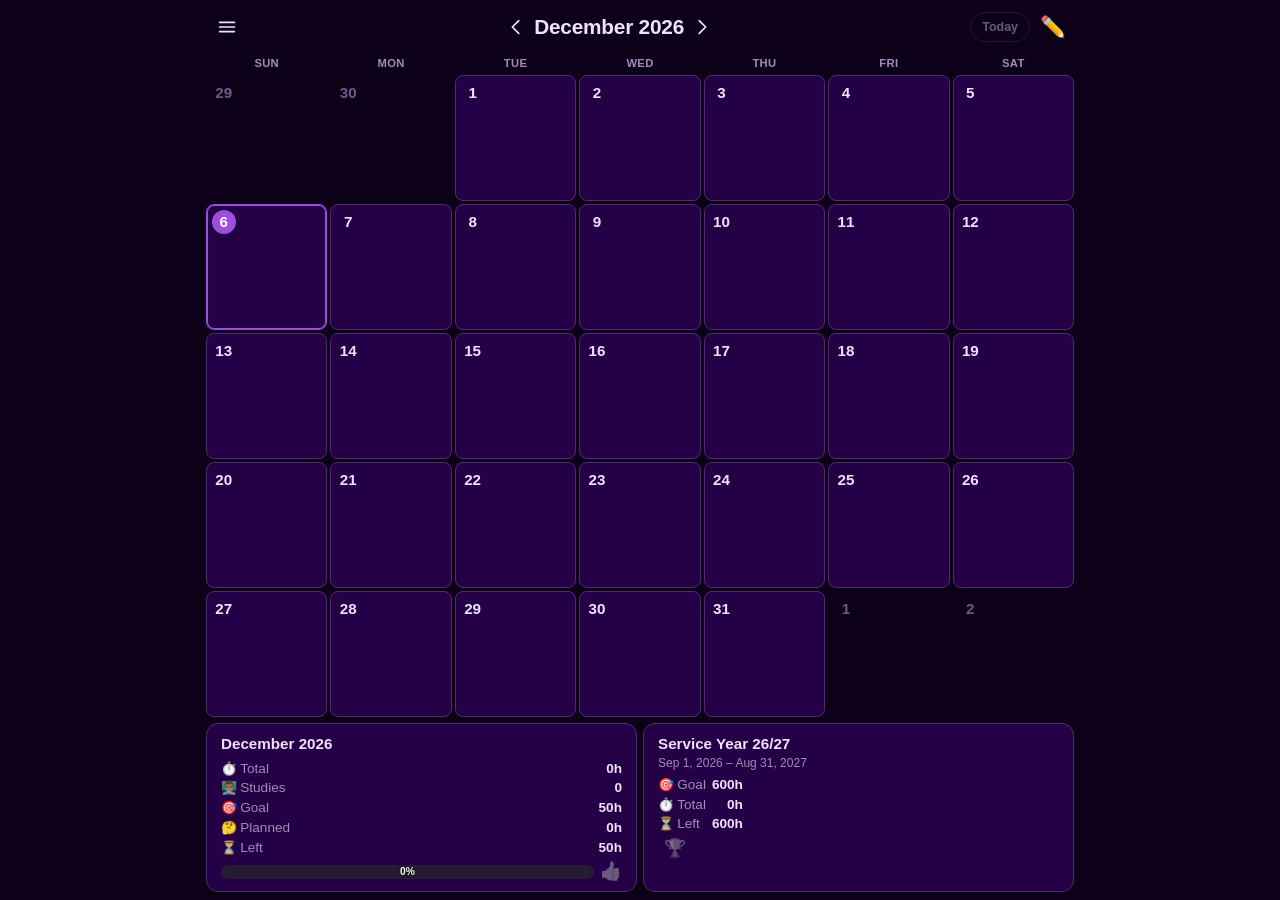
==== commit a1d1c70d: "Integrated synv option" ====
--- a/index.html
+++ b/index.html
@@ -6,6 +6,7 @@
     <title>Service Time Tracker</title>
     <meta name="description" content="Track monthly and service-year service time, studies, notes and plans.">
     <meta name="theme-color" content="#0d0019">
+    <meta http-equiv="Content-Security-Policy" content="default-src 'self'; script-src 'self'; style-src 'self' 'unsafe-inline'; img-src 'self' data:; connect-src 'self' https:; manifest-src 'self'; worker-src 'self'; object-src 'none'; base-uri 'self'; form-action 'none'">
     <link rel="icon" href="favicon.ico" sizes="any">
     <link rel="manifest" href="manifest.json">
     <link rel="apple-touch-icon" href="images/apple-touch-icon.png">
@@ -31,6 +32,7 @@
         <symbol id="i-medal" viewBox="0 0 24 24"><path d="M8 3h8l-2 6h-4zM7.5 3L10 9M16.5 3L14 9" /><circle cx="12" cy="15" r="5.5" /></symbol>
         <symbol id="i-theme" viewBox="0 0 24 24"><path d="M12 3.5a8.5 8.5 0 1 0 0 17c1.2 0 1.8-.9 1.4-1.9-.5-1.2.2-2.3 1.5-2.3h1.8a3.8 3.8 0 0 0 3.8-3.8C20.5 7.2 16.7 3.5 12 3.5z" /><circle cx="7.8" cy="11" r="1" /><circle cx="10.5" cy="7.6" r="1" /><circle cx="14.8" cy="7.9" r="1" /></symbol>
         <symbol id="i-share" viewBox="0 0 24 24"><path d="M12 3.5v11M7.5 8L12 3.5 16.5 8M5 12.5v6a2 2 0 0 0 2 2h10a2 2 0 0 0 2-2v-6" /></symbol>
+        <symbol id="i-cloud" viewBox="0 0 24 24"><path d="M7 18.5h10.5a4 4 0 0 0 .6-7.96A6 6 0 0 0 6.6 9.1 4.7 4.7 0 0 0 7 18.5z" /><path d="M9.5 13.5l2 2 3.5-3.8" /></symbol>
         <symbol id="i-data" viewBox="0 0 24 24"><ellipse cx="12" cy="6" rx="7.5" ry="2.8" /><path d="M4.5 6v12c0 1.5 3.4 2.8 7.5 2.8s7.5-1.3 7.5-2.8V6M4.5 12c0 1.5 3.4 2.8 7.5 2.8s7.5-1.3 7.5-2.8" /></symbol>
     </svg>
 
@@ -38,6 +40,7 @@
         <header class="topbar">
             <button class="icon-btn" id="menu-btn" type="button" aria-label="Open menu" aria-haspopup="dialog">
                 <svg class="icon"><use href="#i-menu" /></svg>
+                <span class="sync-dot" id="sync-dot" hidden></span>
             </button>
             <div class="month-nav">
                 <button class="icon-btn" id="prev-month-btn" type="button" aria-label="Previous month">
@@ -141,9 +144,10 @@
                 <button type="button" class="menu-item" data-open="medals-panel"><svg class="icon"><use href="#i-medal" /></svg><span>View Medals</span><svg class="icon chev"><use href="#i-chev" /></svg></button>
                 <button type="button" class="menu-item" data-open="theme-panel"><svg class="icon"><use href="#i-theme" /></svg><span>Custom Theme</span><svg class="icon chev"><use href="#i-chev" /></svg></button>
                 <button type="button" class="menu-item" id="share-app-btn"><svg class="icon"><use href="#i-share" /></svg><span>Share App</span></button>
+                <button type="button" class="menu-item" data-open="sync-panel"><svg class="icon"><use href="#i-cloud" /></svg><span>Account &amp; Sync</span><span class="menu-status" id="menu-sync-status"></span><svg class="icon chev"><use href="#i-chev" /></svg></button>
                 <button type="button" class="menu-item" data-open="data-panel"><svg class="icon"><use href="#i-data" /></svg><span>Import / Export Data</span><svg class="icon chev"><use href="#i-chev" /></svg></button>
             </nav>
-            <p class="credit">Created by Omar Rivas<span class="version">v5.2.0</span></p>
+            <p class="credit">Created by Omar Rivas<span class="version">v6.0.0</span></p>
         </div>
     </dialog>
 
@@ -295,7 +299,7 @@
                 <span class="head-spacer"></span>
             </div>
             <div class="sheet-body">
-                <p class="group-note">Your data is stored only on this device. Export a backup regularly and keep it somewhere safe. Backups include every entry, plan, note, goal, medal, theme and preference.</p>
+                <p class="group-note">Unless you turn on cloud sync (Menu → Account &amp; Sync), your data is stored only on this device. Export a backup regularly and keep it somewhere safe. Backups include every entry, plan, note, goal, medal, theme and preference.</p>
                 <div class="stack">
                     <button type="button" class="btn primary block" id="export-btn">Export Backup</button>
                     <button type="button" class="btn block" id="import-btn">Import Backup…</button>
@@ -303,6 +307,18 @@
                 </div>
                 <p class="group-note" id="data-summary"></p>
             </div>
+        </div>
+    </dialog>
+
+    <!-- Account & Sync -->
+    <dialog id="sync-panel" class="sheet" aria-labelledby="sync-title">
+        <div class="sheet-inner">
+            <div class="sheet-head">
+                <button type="button" class="icon-btn" data-close aria-label="Back"><svg class="icon"><use href="#i-back" /></svg></button>
+                <h2 id="sync-title">Account &amp; Sync</h2>
+                <span class="head-spacer"></span>
+            </div>
+            <div class="sheet-body" id="sync-body" aria-live="polite"></div>
         </div>
     </dialog>
 
@@ -373,11 +389,26 @@
         </div>
     </dialog>
 
+    <!-- Multiple choice -->
+    <dialog id="choice-modal" class="modal compact" aria-labelledby="choice-title" aria-describedby="choice-message">
+        <div class="modal-inner">
+            <h2 id="choice-title"></h2>
+            <p id="choice-message" class="alert-message"></p>
+            <div class="choice-list" id="choice-buttons"></div>
+        </div>
+    </dialog>
+
     <script src="js/dates.js"></script>
     <script src="js/stats.js"></script>
     <script src="js/storage.js"></script>
     <script src="js/achievements.js"></script>
     <script src="js/layers.js"></script>
+    <script src="js/sync-core.js"></script>
+    <script src="js/localdb.js"></script>
+    <script src="js/sync-engine.js"></script>
+    <script src="js/cloud-config.js"></script>
+    <script src="js/providers.js"></script>
+    <script src="js/sync-ui.js"></script>
     <script src="js/app.js"></script>
 </body>
 </html>
--- a/style.css
+++ b/style.css
@@ -874,6 +874,93 @@
 .sp-day.st-under::before { background: var(--warn); }
 .sp-day.st-complete::before { background: var(--ok); }
 
+/* ---------- Account & Sync ---------- */
+#menu-btn { position: relative; }
+.sync-dot {
+    position: absolute;
+    top: 8px;
+    right: 7px;
+    width: 9px;
+    height: 9px;
+    border-radius: 50%;
+    border: 2px solid var(--bg);
+    background: var(--warn);
+}
+.sync-dot.bad { background: var(--bad); }
+.menu-status { flex: none !important; min-width: 1em; text-align: center; font-size: 0.85rem; color: var(--ok); }
+.menu-status.warn { color: var(--warn); }
+.menu-status.bad { color: var(--bad); }
+.sync-lead { margin: 0 0 4px; font-weight: 700; font-size: 1rem; }
+.group-note.small { font-size: 0.74rem; }
+.provider-row {
+    display: flex;
+    align-items: center;
+    gap: 12px;
+    width: 100%;
+    min-height: 56px;
+    margin: 0 0 8px;
+    padding: 8px 10px;
+    border: 1px solid var(--border);
+    border-radius: 10px;
+    background: var(--bg);
+    color: var(--text);
+    text-align: left;
+}
+.provider-row:hover { filter: brightness(1.1); }
+.provider-logo {
+    display: grid;
+    place-items: center;
+    flex: none;
+    width: 36px;
+    height: 36px;
+    border-radius: 10px;
+    font-weight: 800;
+    color: #fff;
+    background: var(--accent);
+}
+.provider-logo.p-google { background: #1a73e8; }
+.provider-logo.p-onedrive { background: #0364b8; }
+.provider-logo.p-dropbox { background: #0061fe; }
+.provider-logo.p-icloud { background: #3693f3; }
+.provider-text { display: flex; flex-direction: column; flex: 1; min-width: 0; }
+.provider-name { font-weight: 700; }
+.provider-sub { font-size: 0.78rem; color: var(--text-muted); overflow: hidden; text-overflow: ellipsis; white-space: nowrap; }
+.provider-action { flex: none; font-size: 0.85rem; font-weight: 700; color: var(--accent); }
+.sync-account { display: flex; align-items: center; gap: 12px; margin-bottom: 10px; }
+.sync-status {
+    display: flex;
+    align-items: flex-start;
+    gap: 8px;
+    width: 100%;
+    padding: 10px 12px;
+    border: 1px solid var(--border);
+    border-radius: 10px;
+    background: var(--bg);
+    color: var(--text);
+    text-align: left;
+    font-weight: 600;
+    white-space: pre-line;
+}
+.sync-status-icon { flex: none; width: 1.1em; text-align: center; }
+.sync-status.good .sync-status-icon { color: var(--ok); }
+.sync-status.warn { border-color: var(--warn); }
+.sync-status.warn .sync-status-icon { color: var(--warn); }
+.sync-status.bad { border-color: var(--bad); }
+.sync-status.bad .sync-status-icon { color: var(--bad); }
+.sync-status.busy .sync-status-icon { animation: spin 1s linear infinite; }
+@keyframes spin { to { transform: rotate(360deg); } }
+.sync-actions { display: flex; gap: 10px; margin: 8px 0 4px; }
+.sync-actions .btn { flex: 1; }
+.btn.danger-outline { background: transparent; border-color: var(--bad); color: var(--bad); }
+.danger-zone { border-color: color-mix(in srgb, var(--bad) 45%, var(--border)); }
+.field-label { font-size: 0.82rem; font-weight: 600; color: var(--text-muted); }
+details.group > summary { cursor: pointer; font-weight: 700; font-size: 0.85rem; padding: 2px 0; }
+details.group[open] > summary { margin-bottom: 6px; }
+.sync-log { max-height: 260px; overflow-y: auto; }
+.log-line { margin: 0 0 4px; font-size: 0.72rem; color: var(--text-muted); font-variant-numeric: tabular-nums; word-break: break-word; }
+.choice-list { display: grid; gap: 8px; margin-top: 14px; }
+#choice-title { margin: 0 0 6px; font-size: 1.05rem; }
+
 /* ==========================================================================
    Responsive
    ========================================================================== */
